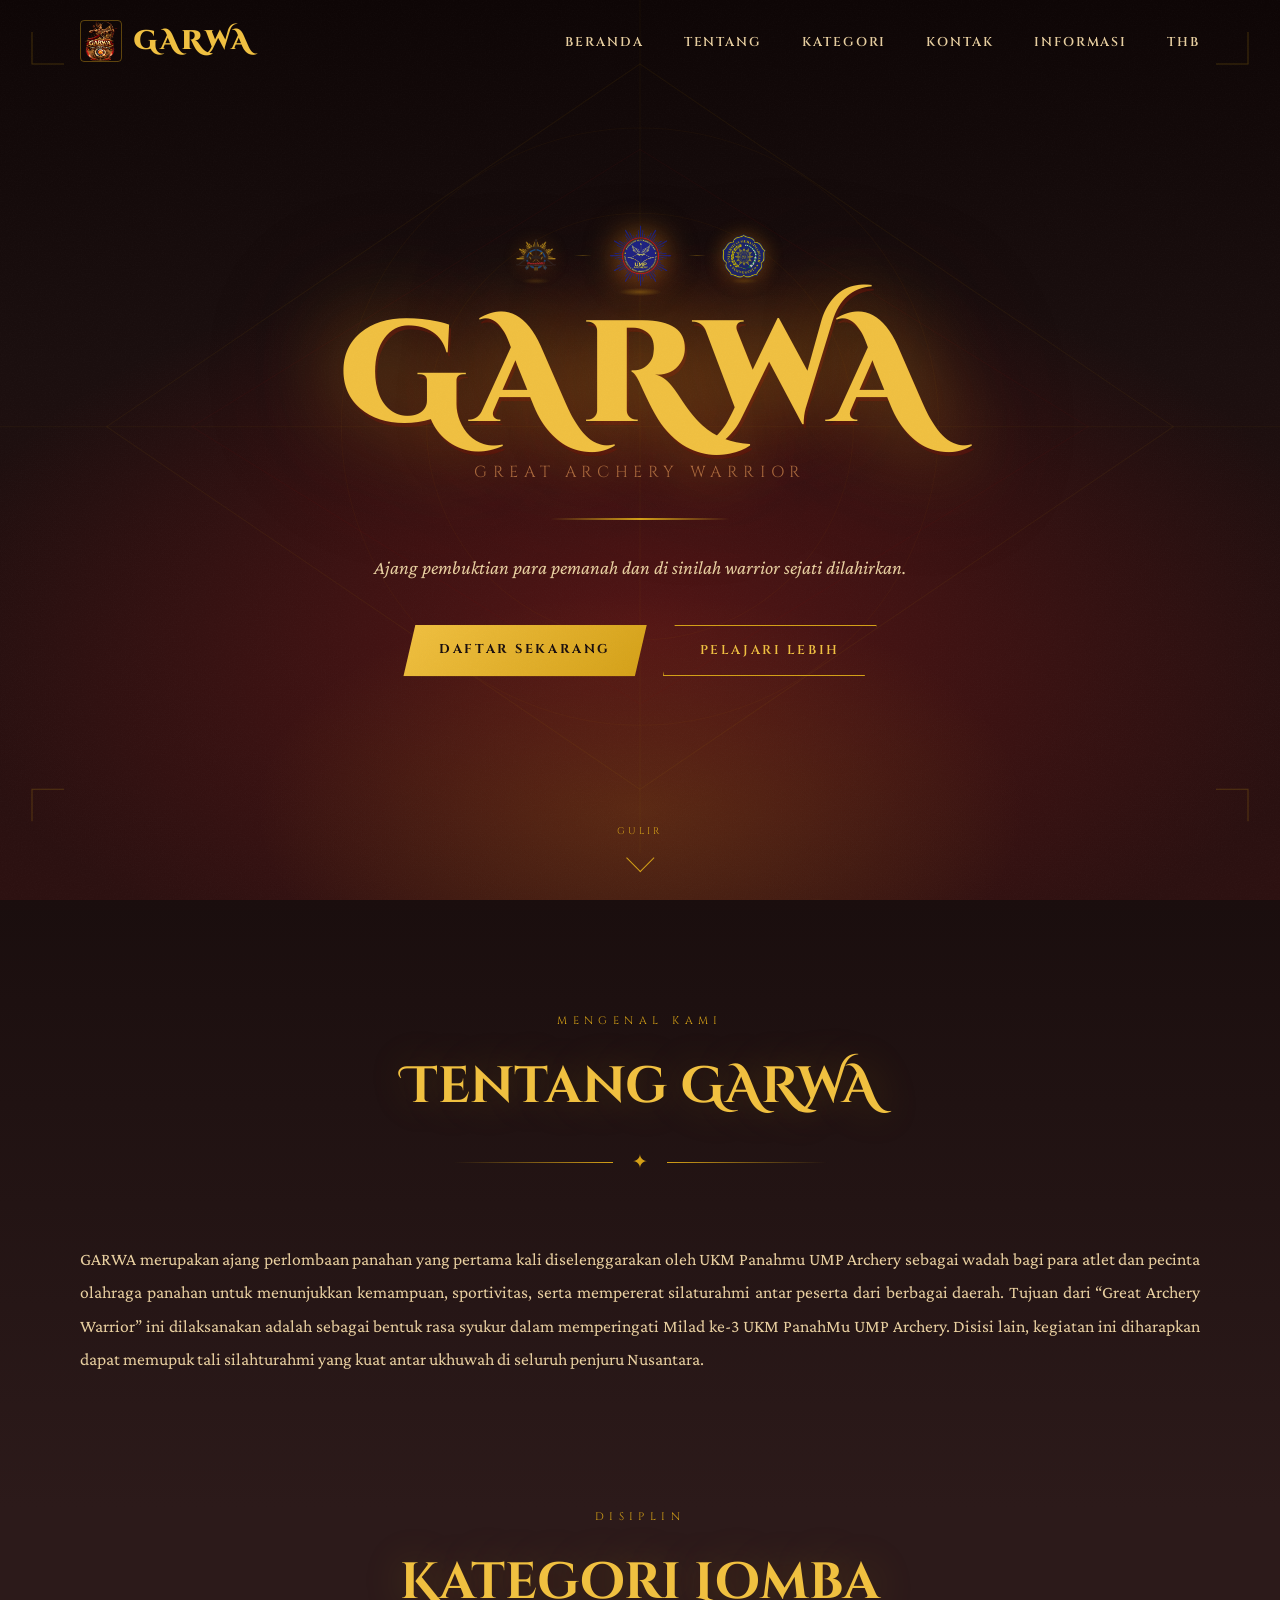
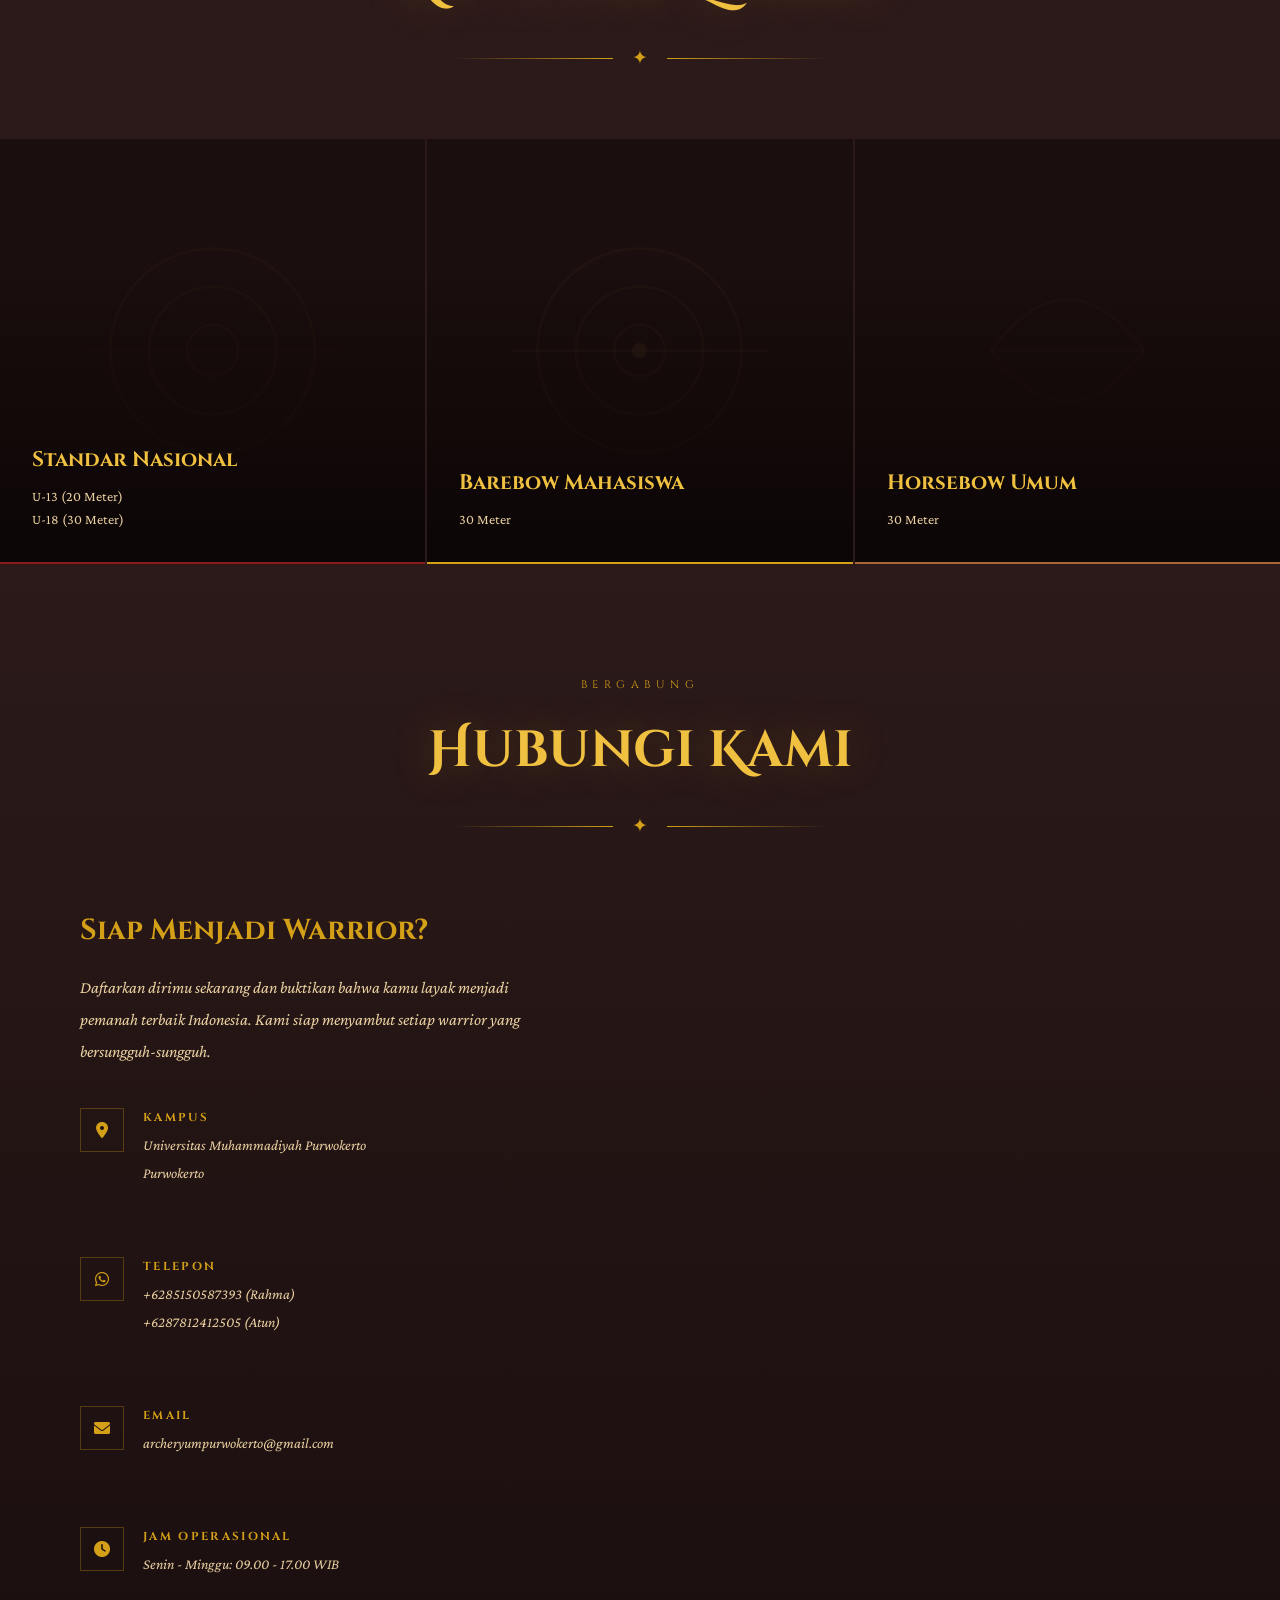
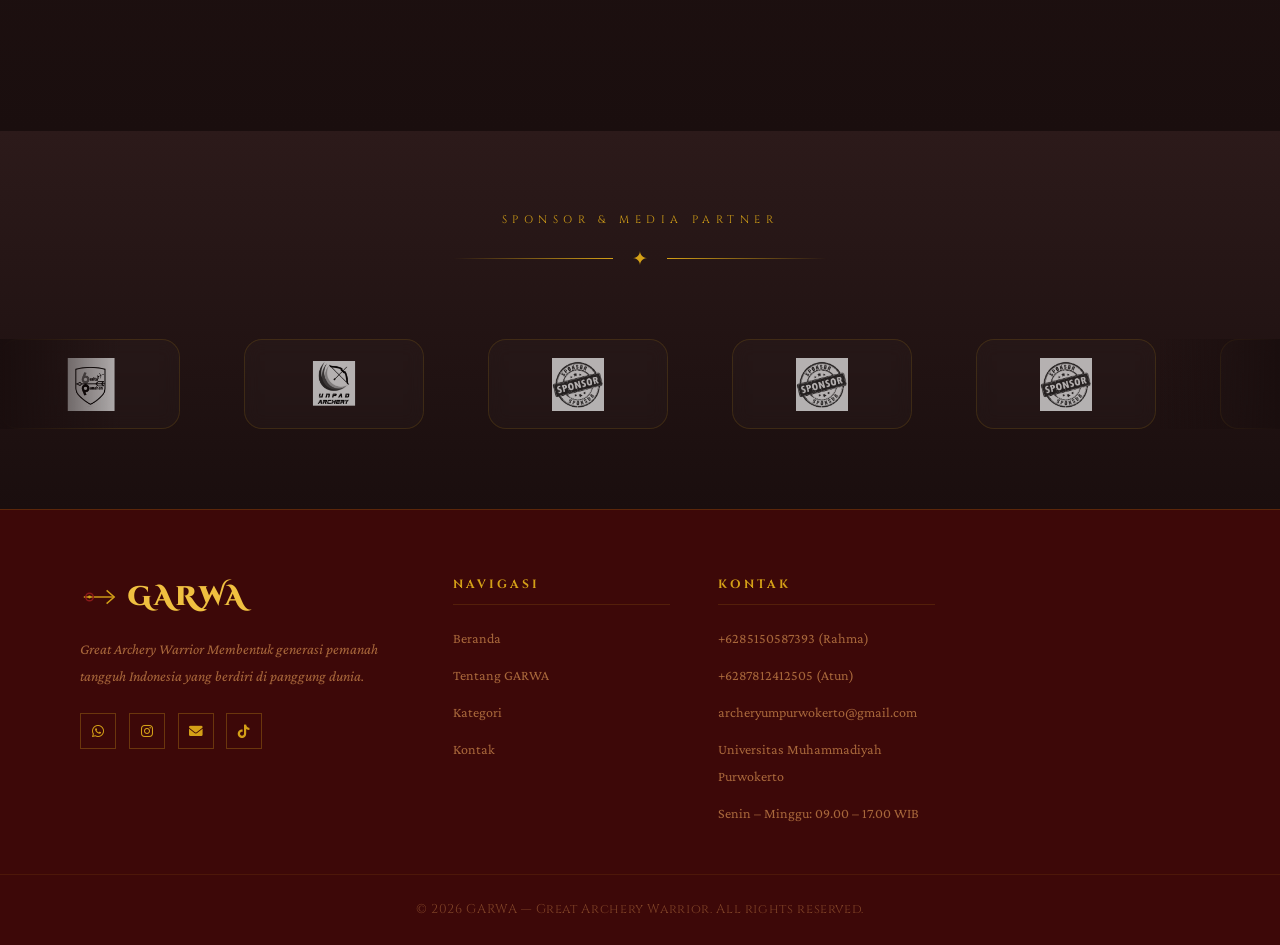
==== index.html @ 02bbd5aa "update new1 update sponsor dan nomor hp" ====
<!doctype html>
<html lang="id">
  <head>
    <meta charset="UTF-8" />
    <meta name="viewport" content="width=device-width, initial-scale=1.0" />
    <title>GARWA — Great Archery Warrior</title>
    <link rel="icon" type="image/png" href="images/favicon.png">
    <link href="https://fonts.googleapis.com/css2?family=Cinzel+Decorative:wght@700;900&family=Cinzel:wght@400;600;700&family=Crimson+Pro:ital,wght@0,300;0,400;0,600;1,300;1,400&display=swap" rel="stylesheet" />
    <link href="https://cdnjs.cloudflare.com/ajax/libs/font-awesome/6.0.0/css/all.min.css" rel="stylesheet" />
    <link rel="stylesheet" href="garwa.css" />
    <style>
      /* ── HERO LOGOS FLOATING (3 logos, compact) ── */
      .hero-logos {
        display: flex;
        align-items: center;
        justify-content: center;
        gap: 1rem;
        margin: 0 auto 1.6rem;
        opacity: 0;
        animation: fadeUp 1s ease 0.1s forwards;
      }

      .hero-logo-item {
        position: relative;
        display: flex;
        align-items: center;
        justify-content: center;
      }

      /* Center logo */
      .hero-logo-item.center {
        animation: floatCenter 5s ease-in-out infinite;
      }
      .hero-logo-item.center img,
      .hero-logo-item.center .logo-fallback {
        width: 64px;
        height: 64px;
        filter: drop-shadow(0 0 16px rgba(212,160,23,0.6)) drop-shadow(0 4px 12px rgba(139,26,26,0.45));
      }

      /* Side logos */
      .hero-logo-item.side-left {
        animation: floatLeft 5s ease-in-out 0.6s infinite;
        opacity: 0.75;
      }
      .hero-logo-item.side-right {
        animation: floatRight 5s ease-in-out 1.2s infinite;
        opacity: 0.75;
      }
      .hero-logo-item.side-left img,
      .hero-logo-item.side-right img,
      .hero-logo-item.side-left .logo-fallback,
      .hero-logo-item.side-right .logo-fallback {
        width: 44px;
        height: 44px;
        filter: drop-shadow(0 0 10px rgba(212,160,23,0.4)) drop-shadow(0 3px 8px rgba(139,26,26,0.3));
      }

      .hero-logo-item img {
        object-fit: contain;
        display: block;
        border: none;
        background: transparent;
      }

      .logo-fallback {
        display: flex;
        align-items: center;
        justify-content: center;
        font-family: "Cinzel", serif;
        font-size: 0.4rem;
        letter-spacing: 0.12em;
        color: rgba(212,160,23,0.5);
        background: rgba(212,160,23,0.06);
        border-radius: 50%;
      }

      /* Glow beneath center */
      .hero-logo-item.center::after {
        content: "";
        position: absolute;
        bottom: -8px;
        left: 50%;
        transform: translateX(-50%);
        width: 44px;
        height: 8px;
        background: radial-gradient(ellipse, rgba(212,160,23,0.35) 0%, transparent 70%);
        pointer-events: none;
      }

      /* Glow beneath sides */
      .hero-logo-item.side-left::after,
      .hero-logo-item.side-right::after {
        content: "";
        position: absolute;
        bottom: -6px;
        left: 50%;
        transform: translateX(-50%);
        width: 28px;
        height: 6px;
        background: radial-gradient(ellipse, rgba(212,160,23,0.22) 0%, transparent 70%);
        pointer-events: none;
      }

      /* Connector */
      .logo-connector {
        width: 18px;
        height: 1px;
        background: linear-gradient(90deg, transparent, rgba(212,160,23,0.3), transparent);
        flex-shrink: 0;
        align-self: center;
      }

      @keyframes floatCenter {
        0%, 100% { transform: translateY(0px); }
        50%       { transform: translateY(-10px); }
      }
      @keyframes floatLeft {
        0%, 100% { transform: translateY(0px) rotate(-3deg); }
        50%       { transform: translateY(-7px) rotate(-3deg); }
      }
      @keyframes floatRight {
        0%, 100% { transform: translateY(0px) rotate(3deg); }
        50%       { transform: translateY(-7px) rotate(3deg); }
      }

      /* ── GENERAL POLISH ── */
      .hero-content { max-width: 780px; }
      .about-visual .about-frame { border-color: rgba(212,160,23,0.2); }
      .cat-content p { line-height: 1.6; font-size: 0.88rem; }
      .contact-items { gap: 1.8rem; }
      .nav-inner { transition: padding 0.3s ease; }
      .navbar.scrolled .nav-inner { padding-top: 0.7rem; padding-bottom: 0.7rem; }
      .footer-brand .logo { gap: 10px; }
      .stat-item { transition: background 0.3s; }
      .stat-item:hover { background: rgba(212,160,23,0.1); }
      .hero-desc { max-width: 540px; }
    </style>
  </head>
  <body>

    <!-- ── NAVBAR ── -->
    <nav class="navbar" id="navbar">
      <div class="nav-inner">
        <a href="#home" class="logo">
          <div class="logo-img-wrap">
            <img src="images/garwa.png" alt="Logo GARWA" class="logo-img" id="logoImg"
              onerror="this.style.display='none';document.getElementById('logoPlaceholder').style.display='flex';" />
            <div class="logo-placeholder" id="logoPlaceholder" style="display:none"><span>LOGO</span></div>
          </div>
          GARWA
        </a>

        <ul class="nav-links" id="navLinks">
          <li><a href="#home"       onclick="closeNav()">Beranda</a></li>
          <li><a href="#about"      onclick="closeNav()">Tentang</a></li>
          <li><a href="#categories" onclick="closeNav()">Kategori</a></li>
          <li><a href="#contact"    onclick="closeNav()">Kontak</a></li>
          <li><a href="informasi.html" onclick="closeNav()">Informasi</a></li>
          <li><a href="thb.html"    onclick="closeNav()">THB</a></li>
        </ul>

        <div class="nav-overlay" id="navOverlay" onclick="closeNav()"></div>

        <div class="hamburger" id="hamburger" onclick="toggleNav()">
          <span></span><span></span><span></span>
        </div>
      </div>
    </nav>

    <!-- ── HERO ── -->
    <section id="home" class="hero">
      <div class="hero-bg"></div>
      <div class="embers" id="embers"></div>
      <svg class="hero-geo" viewBox="0 0 1200 800" preserveAspectRatio="xMidYMid slice" xmlns="http://www.w3.org/2000/svg">
        <line x1="0" y1="400" x2="1200" y2="400" stroke="rgba(212,160,23,0.05)" stroke-width="1"/>
        <line x1="600" y1="0" x2="600" y2="800" stroke="rgba(212,160,23,0.05)" stroke-width="1"/>
        <polygon points="600,60 1100,400 600,740 100,400" fill="none" stroke="rgba(212,160,23,0.06)" stroke-width="1"/>
        <polygon points="600,140 1020,400 600,660 180,400" fill="none" stroke="rgba(139,26,26,0.08)" stroke-width="1"/>
        <circle cx="600" cy="400" r="280" fill="none" stroke="rgba(212,160,23,0.04)" stroke-width="1"/>
        <circle cx="600" cy="400" r="200" fill="none" stroke="rgba(212,160,23,0.04)" stroke-width="1"/>
        <g stroke="rgba(212,160,23,0.25)" stroke-width="1" fill="none">
          <polyline points="30,30 30,60 60,60"/>
          <polyline points="1170,30 1170,60 1140,60"/>
          <polyline points="30,770 30,740 60,740"/>
          <polyline points="1170,770 1170,740 1140,740"/>
        </g>
      </svg>

      <div class="hero-content">

        <!-- 3 Floating Logos — no box, no border -->
        <div class="hero-logos">
          <!-- Left logo -->
          <div class="hero-logo-item side-left">
            <img src="images/panahmu.png" alt="GARWA"
              onerror="this.style.display='none';this.nextElementSibling.style.display='flex';" />
            <div class="logo-fallback" style="display:none;width:68px;height:68px;"><span>panahmu</span></div>
          </div>

          <div class="logo-connector"></div>

          <!-- Center logo — main -->
          <div class="hero-logo-item center">
            <img src="images/archery.png" alt="GARWA"
              onerror="this.style.display='none';this.nextElementSibling.style.display='flex';" />
            <div class="logo-fallback" style="display:none;width:110px;height:110px;"><span>archery</span></div>
          </div>

          <div class="logo-connector"></div>

          <!-- Right logo -->
          <div class="hero-logo-item side-right">
            <img src="images/ump.png" alt="GARWA"
              onerror="this.style.display='none';this.nextElementSibling.style.display='flex';" />
            <div class="logo-fallback" style="display:none;width:68px;height:68px;"><span>ump</span></div>
          </div>
        </div>

        <h1 class="hero-title">GARWA</h1>
        <p class="hero-tagline">Great Archery Warrior</p>
        <div class="hero-divider"></div>
        <p class="hero-desc">Ajang pembuktian para pemanah dan di sinilah warrior sejati dilahirkan.</p>
        <div class="hero-cta">
          <a href="https://bit.ly/PendaftaranPesertaGARWA2026" 
             class="btn-primary" target="_blank" rel="noopener noreferrer">DAFTAR SEKARANG</a>
          <a href="#about" class="btn-secondary">Pelajari Lebih</a>
        </div>
      </div>

      <div class="scroll-indicator">
        <span>Gulir</span>
        <div class="scroll-arrow"></div>
      </div>
    </section>

<!-- ── ABOUT ── -->
<section id="about" class="about-section">
  <div class="section-inner">
    <span class="section-tag reveal">Mengenal Kami</span>
    <h2 class="section-title reveal">Tentang GARWA</h2>
    <div class="title-rule reveal">
      <span class="rule-ornament">✦</span>
    </div>

    <div class="about-text reveal">
      <p>
        GARWA merupakan ajang perlombaan panahan yang pertama kali
        diselenggarakan oleh UKM Panahmu UMP Archery sebagai wadah bagi
        para atlet dan pecinta olahraga panahan untuk menunjukkan
        kemampuan, sportivitas, serta mempererat silaturahmi antar peserta
        dari berbagai daerah.
        Tujuan dari “Great Archery Warrior” ini dilaksanakan adalah sebagai bentuk rasa
        syukur dalam memperingati Milad ke-3 UKM PanahMu UMP Archery. Disisi lain,
        kegiatan ini diharapkan dapat memupuk tali silahturahmi yang kuat antar ukhuwah di
        seluruh penjuru Nusantara.       
      </p>
    </div>
  </div>
</section>

    <!-- ── CATEGORIES ── -->
    <section id="categories" class="categories-section">
        <span class="section-tag reveal">Disiplin</span>
        <h2 class="section-title reveal">Kategori Lomba</h2>
        <div class="title-rule reveal"><span class="rule-ornament">✦</span></div>
      </div>
      <div class="cat-grid">
        <div class="cat-card reveal" >
          <div class="cat-card-bg">
            <svg viewBox="0 0 100 100" fill="none">
              <circle cx="50" cy="50" r="40" stroke="rgba(212,160,23,0.4)" stroke-width="1"/>
              <circle cx="50" cy="50" r="25" stroke="rgba(212,160,23,0.4)" stroke-width="1"/>
              <circle cx="50" cy="50" r="10" stroke="rgba(212,160,23,0.4)" stroke-width="1"/>
              <line x1="0" y1="50" x2="100" y2="50" stroke="rgba(139,26,26,0.5)" stroke-width="1"/>
            </svg>
          </div>

          <div class="cat-overlay"></div>
          <div class="cat-content"><h3>Standar Nasional</h3><p>U-13 (20 Meter)</p><p>U-18 (30 Meter)</p></div>
        </div>
        <div class="cat-card reveal">
          <div class="cat-card-bg">
            <svg viewBox="0 0 100 100" fill="none">
              <circle cx="50" cy="50" r="40" stroke="rgba(240,192,64,0.4)" stroke-width="1"/>
              <circle cx="50" cy="50" r="25" stroke="rgba(240,192,64,0.4)" stroke-width="1"/>
              <circle cx="50" cy="50" r="10" stroke="rgba(240,192,64,0.4)" stroke-width="1"/>
              <line x1="0" y1="50" x2="100" y2="50" stroke="rgba(240,192,64,0.5)" stroke-width="1"/>
              <circle cx="50" cy="50" r="3" fill="rgba(240,192,64,0.8)"/>
            </svg>
          </div>

          <div class="cat-overlay"></div>
          <div class="cat-content"><h3>Barebow Mahasiswa</h3><p>30 Meter</p></div>
        </div>
        <div class="cat-card reveal">
          <div class="cat-card-bg">
            <svg viewBox="0 0 100 100" fill="none">
              <path d="M 20 50 Q 50 10 80 50 Q 50 90 20 50 Z" stroke="rgba(168,103,59,0.5)" stroke-width="1" fill="none"/>
              <line x1="20" y1="50" x2="80" y2="50" stroke="rgba(168,103,59,0.5)" stroke-width="1"/>
            </svg>
          </div>

          <div class="cat-overlay"></div>
          <div class="cat-content"><h3>Horsebow Umum</h3><p>30 Meter</p></div>
        </div>
    </section>

    <!-- ── CONTACT ── -->
    <section id="contact" class="contact-section">
      <div class="section-inner">
        <span class="section-tag reveal">Bergabung</span>
        <h2 class="section-title reveal">Hubungi Kami</h2>
        <div class="title-rule reveal"><span class="rule-ornament">✦</span></div>
        <div class="contact-grid">
          <div class="contact-lead reveal">
            <h3>Siap Menjadi Warrior?</h3>
            <p>Daftarkan dirimu sekarang dan buktikan bahwa kamu layak menjadi pemanah terbaik Indonesia. Kami siap menyambut setiap warrior yang bersungguh-sungguh.</p>
            <div class="contact-items">
              <div class="contact-item">
                <div class="contact-icon"><i class="fas fa-map-marker-alt"></i></div>
                <div><h4>Kampus</h4><p>Universitas Muhammadiyah Purwokerto<br/>Purwokerto</p></div>
              </div>
              <div class="contact-item">
                <div class="contact-icon"><i class="fab fa-whatsapp"></i></div>
                <div><h4>Telepon</h4><p><a href="tel:+6285150587393">+6285150587393 (Rahma)</a><br/><a href="tel:+6287812412505">+6287812412505 (Atun)</a></p></div>
              </div>
              <div class="contact-item">
                <div class="contact-icon"><i class="fas fa-envelope"></i></div>
                <div><h4>Email</h4><p><a href="mailto:archeryumpurwokerto@gmail.com">archeryumpurwokerto@gmail.com</a></p></div>
              </div>
              <div class="contact-item">
                <div class="contact-icon"><i class="fas fa-clock"></i></div>
                <div><h4>Jam Operasional</h4><p>Senin - Minggu: 09.00 - 17.00 WIB</p></div>
              </div>
            </div>
          </div>
        </div>
      </div>
    </section>

    <!-- ── SPONSORS ── -->
<section class="sponsor-section">
  <div class="sponsor-top">
    <span class="section-tag reveal">Sponsor & Media Partner</span>
    <div class="title-rule reveal">
      <span class="rule-ornament">✦</span>
    </div>
  </div>

  <div class="sponsor-marquee">
    <div class="sponsor-track">

      <!-- ITEM -->
      <div class="sponsor-item">
        <img src="images/beritapanahan.png" alt="Sponsor">
      </div>

      <div class="sponsor-item">
        <img src="images/unpad.png" alt="Sponsor">
      </div>

      <div class="sponsor-item">
        <img src="images/sponsor.jpg" alt="Sponsor">
      </div>

      <div class="sponsor-item">
        <img src="images/sponsor.jpg" alt="Sponsor">
      </div>

      <div class="sponsor-item">
        <img src="images/sponsor.jpg" alt="Sponsor">
      </div>

      <!-- DUPLIKAT UNTUK LOOP -->
      <div class="sponsor-item">
        <img src="images/sponsor.jpg" alt="Sponsor">
      </div>

      <div class="sponsor-item">
        <img src="images/sponsor.jpg" alt="Sponsor">
      </div>

      <div class="sponsor-item">
        <img src="images/sponsor.jpg" alt="Sponsor">
      </div>

      <div class="sponsor-item">
        <img src="images/sponsor.jpg" alt="Sponsor">
      </div>

    </div>
  </div>
</section>

    <!-- ── FOOTER ── -->
    <footer class="footer">
      <div class="footer-main">
        <div class="footer-brand">
          <a href="#home" class="logo" style="margin-bottom:1rem;display:inline-flex">
            <svg class="logo-icon" viewBox="0 0 40 40" fill="none">
              <line x1="4" y1="20" x2="36" y2="20" stroke="#D4A017" stroke-width="1.5"/>
              <polyline points="28,13 36,20 28,27" fill="none" stroke="#D4A017" stroke-width="1.5"/>
              <circle cx="10" cy="20" r="4" stroke="#8B1A1A" stroke-width="1.5" fill="none"/>
              <circle cx="10" cy="20" r="1.5" fill="#D4A017"/>
            </svg>
            GARWA
          </a>
          <p>Great Archery Warrior Membentuk generasi pemanah tangguh Indonesia yang berdiri di panggung dunia.</p>
          <div class="social-links">
            <a href="https://wa.me/+6285150587393" class="social-link" target="_blank"><i class="fab fa-whatsapp"></i></a>
            <a href="https://www.instagram.com/garwa_ump?igsh=MTllemI4eTBpeGRxcg==" class="social-link" target="_blank"><i class="fab fa-instagram"></i></a>
            <a href="mailto:archeryumpurwokerto@gmail.com" class="social-link"><i class="fas fa-envelope"></i></a>
            <a href="https://www.tiktok.com/@archery.ump?_r=1&_t=ZS-96Oq8tBC5lk" class="social-link" target="_blank"><i class="fab fa-tiktok"></i></a>
          </div>
        </div>
        <div class="footer-col">
          <h4>Navigasi</h4>
          <ul>
            <li><a href="#home">Beranda</a></li>
            <li><a href="#about">Tentang GARWA</a></li>
            <li><a href="#categories">Kategori</a></li>
            <li><a href="#contact">Kontak</a></li>
          </ul>
        </div>
        <div class="footer-col">
          <h4>Kontak</h4>
          <ul>
            <li><a href="tel:+6285150587393">+6285150587393 (Rahma)</a></li>
            <li><a href="tel:+6287812412505">+6287812412505 (Atun)</a></li>
            <li><a href="mailto:archeryumpurwokerto@gmail.com">archeryumpurwokerto@gmail.com</a></li>
            <li><a href="#">Universitas Muhammadiyah Purwokerto</a></li>
            <li><a href="#">Senin – Minggu: 09.00 – 17.00 WIB</a></li>
          </ul>
        </div>
      </div>
      <div class="footer-bottom">&copy; 2026 GARWA — Great Archery Warrior. All rights reserved.</div>
    </footer>

    <script src="garwa.js"></script>
  </body>  
</html>
---- garwa.css ----
:root {
  --crimson: #8b1a1a;
  --crimson-dark: #5a0e0e;
  --crimson-deep: #3d0808;
  --gold: #d4a017;
  --gold-light: #f0c040;
  --gold-pale: #f7e096;
  --brown: #6b3a1f;
  --brown-light: #8c5230;
  --brown-mid: #a8673b;
  --parchment: #f5e6c8;
  --parchment-dark: #e8cfa0;
  --ink: #1a0e0e;
  --ink-mid: #2c1a1a;
  --ink-soft: #3d2b2b;
}

/* ── RESET & BASE ── */
*,
*::before,
*::after {
  margin: 0;
  padding: 0;
  box-sizing: border-box;
}
html {
  scroll-behavior: smooth;
}
body {
  font-family: "Crimson Pro", Georgia, serif;
  background: var(--ink);
  color: var(--parchment);
  overflow-x: hidden;
  line-height: 1.7;
}
body::before {
  content: "";
  position: fixed;
  inset: 0;
  background-image: url("data:image/svg+xml,%3Csvg xmlns='http://www.w3.org/2000/svg' width='300' height='300'%3E%3Cfilter id='n'%3E%3CfeTurbulence type='fractalNoise' baseFrequency='0.75' numOctaves='4' stitchTiles='stitch'/%3E%3CfeColorMatrix type='saturate' values='0'/%3E%3C/filter%3E%3Crect width='300' height='300' filter='url(%23n)' opacity='0.04'/%3E%3C/svg%3E");
  pointer-events: none;
  z-index: 9999;
  opacity: 0.6;
}

/* ── KEYFRAMES ── */
@keyframes fadeUp {
  from { opacity: 0; transform: translateY(30px); }
  to   { opacity: 1; transform: translateY(0); }
}
@keyframes fadeIn {
  from { opacity: 0; }
  to   { opacity: 1; }
}
@keyframes rise {
  0%   { transform: translateY(100vh) translateX(0) scale(1); opacity: 0; }
  10%  { opacity: 0.8; }
  80%  { opacity: 0.4; }
  100% { transform: translateY(-10vh) translateX(60px) scale(0.3); opacity: 0; }
}
@keyframes bounce {
  0%, 100% { transform: rotate(45deg) translateY(0); }
  50%       { transform: rotate(45deg) translateY(8px); }
}
@keyframes floatIcon {
  0%, 100% { transform: translateY(0); }
  50%       { transform: translateY(-8px); }
}
@keyframes thbFade {
  to { opacity: 1; transform: translateY(0); }
}
@keyframes thbBox {
  to { opacity: 1; transform: scale(1) translateY(0); }
}

/* ── NAVBAR ── */
.navbar {
  position: fixed;
  width: 100%;
  top: 0;
  z-index: 1000;
  transition: all 0.4s ease;
}
.navbar.scrolled {
  background: rgba(20, 8, 8, 0.97);
  box-shadow: 0 4px 30px rgba(0, 0, 0, 0.6);
  backdrop-filter: blur(12px);
}
.nav-inner {
  max-width: 1200px;
  margin: 0 auto;
  padding: 1.1rem 2.5rem;
  display: flex;
  justify-content: space-between;
  align-items: center;
}
.logo {
  font-family: "Cinzel Decorative", serif;
  font-size: 1.7rem;
  font-weight: 900;
  color: var(--gold-light);
  text-decoration: none;
  letter-spacing: 0.08em;
  display: flex;
  align-items: center;
  gap: 12px;
}
.logo-icon {
  width: 38px;
  height: 38px;
}
.logo-img-wrap {
  width: 42px;
  height: 42px;
  border: 1px solid rgba(212, 160, 23, 0.4);
  border-radius: 4px;
  overflow: hidden;
  flex-shrink: 0;
}
.logo-img {
  width: 100%;
  height: 100%;
  object-fit: cover;
  display: block;
}
.logo-placeholder {
  width: 100%;
  height: 100%;
  background: rgba(212, 160, 23, 0.08);
  display: flex;
  align-items: center;
  justify-content: center;
  font-family: "Cinzel", serif;
  font-size: 0.48rem;
  letter-spacing: 0.15em;
  color: rgba(212, 160, 23, 0.5);
  border: 1px dashed rgba(212, 160, 23, 0.3);
}
.nav-links {
  list-style: none;
  display: flex;
  gap: 2.5rem;
}
.nav-links a {
  font-family: "Cinzel", serif;
  font-size: 0.8rem;
  font-weight: 600;
  letter-spacing: 0.15em;
  text-transform: uppercase;
  color: var(--parchment-dark);
  text-decoration: none;
  position: relative;
  transition: color 0.3s;
}
.nav-links a::after {
  content: "";
  position: absolute;
  bottom: -4px;
  left: 0;
  right: 0;
  height: 1px;
  background: var(--gold-light);
  transform: scaleX(0);
  transform-origin: left;
  transition: transform 0.3s ease;
}
.nav-links a:hover { color: var(--gold-light); }
.nav-links a:hover::after { transform: scaleX(1); }

.hamburger {
  display: none;
  flex-direction: column;
  gap: 5px;
  cursor: pointer;
  padding: 4px;
  z-index: 10001;
  position: relative;
}
.hamburger span {
  display: block;
  width: 26px;
  height: 2px;
  background: var(--gold-light);
  transition: 0.3s;
}

.nav-overlay {
  display: none;
  position: fixed;
  inset: 0;
  background: rgba(0, 0, 0, 0.5);
  z-index: 9998;
}
.nav-overlay.open { display: block; }

/* ── NAVBAR BACK BUTTON ── */
.nav-back {
  width: 42px;
  height: 42px;
  display: flex;
  align-items: center;
  justify-content: center;
  border: 1px solid rgba(212, 160, 23, 0.3);
  color: var(--gold-light);
  text-decoration: none;
  transition: all 0.3s ease;
  background: rgba(212, 160, 23, 0.05);
  flex-shrink: 0;
}
.nav-back:hover {
  background: rgba(212, 160, 23, 0.15);
  border-color: var(--gold);
  transform: translateX(-4px);
  color: var(--gold);
}

/* ── HERO ── */
.hero {
  min-height: 100vh;
  position: relative;
  display: flex;
  align-items: center;
  justify-content: center;
  text-align: center;
  overflow: hidden;
}
.hero-bg {
  position: absolute;
  inset: 0;
  background:
    radial-gradient(ellipse 80% 60% at 50% 70%, rgba(139,26,26,0.45) 0%, transparent 70%),
    radial-gradient(ellipse 50% 40% at 50% 90%, rgba(212,160,23,0.2) 0%, transparent 60%),
    linear-gradient(180deg, #0d0505 0%, #1a0e0e 40%, #2c1010 100%);
  z-index: 0;
}
.embers {
  position: absolute;
  inset: 0;
  z-index: 1;
  pointer-events: none;
}
.ember {
  position: absolute;
  border-radius: 50%;
  animation: rise linear infinite;
}
.hero-geo {
  position: absolute;
  inset: 0;
  z-index: 1;
  pointer-events: none;
}
.hero-content {
  position: relative;
  z-index: 2;
  padding: 2rem;
}
.hero-title {
  font-family: "Cinzel Decorative", serif;
  font-size: clamp(4rem, 12vw, 9rem);
  font-weight: 900;
  line-height: 0.9;
  letter-spacing: 0.04em;
  color: var(--gold-light);
  text-shadow:
    0 0 80px rgba(212,160,23,0.5),
    0 0 140px rgba(139,26,26,0.4),
    2px 4px 0 rgba(90,14,14,0.6);
  opacity: 0;
  animation: fadeUp 1.2s ease 0.5s forwards;
}
.hero-tagline {
  font-family: "Cinzel", serif;
  font-size: clamp(0.7rem, 2vw, 1rem);
  letter-spacing: 0.35em;
  text-transform: uppercase;
  color: var(--brown-mid);
  margin-top: 1rem;
  opacity: 0;
  animation: fadeUp 1s ease 0.8s forwards;
}
.hero-divider {
  width: 180px;
  height: 2px;
  margin: 2rem auto;
  background: linear-gradient(90deg, transparent, var(--gold), transparent);
  opacity: 0;
  animation: fadeIn 1s ease 1s forwards;
}
.hero-desc {
  font-size: 1.2rem;
  font-style: italic;
  color: var(--parchment-dark);
  max-width: 600px;
  margin: 0 auto 2.5rem;
  opacity: 0;
  animation: fadeUp 1s ease 1.1s forwards;
}
.hero-cta {
  display: inline-flex;
  gap: 1rem;
  flex-wrap: wrap;
  justify-content: center;
  opacity: 0;
  animation: fadeUp 1s ease 1.3s forwards;
}

/* ── BUTTONS ── */
.btn-primary {
  font-family: "Cinzel", serif;
  font-size: 0.8rem;
  font-weight: 700;
  letter-spacing: 0.2em;
  text-transform: uppercase;
  text-decoration: none;
  color: var(--ink);
  background: linear-gradient(135deg, var(--gold-light), var(--gold));
  padding: 14px 36px;
  clip-path: polygon(12px 0%, 100% 0%, calc(100% - 12px) 100%, 0% 100%);
  transition: all 0.3s ease;
  box-shadow: 0 8px 30px rgba(212,160,23,0.35);
}
.btn-primary:hover {
  transform: translateY(-3px);
  box-shadow: 0 14px 40px rgba(212,160,23,0.5);
  background: linear-gradient(135deg, #ffd740, var(--gold-light));
}
.btn-secondary {
  font-family: "Cinzel", serif;
  font-size: 0.8rem;
  font-weight: 600;
  letter-spacing: 0.2em;
  text-transform: uppercase;
  text-decoration: none;
  color: var(--gold-light);
  border: 1px solid var(--gold);
  padding: 14px 36px;
  clip-path: polygon(12px 0%, 100% 0%, calc(100% - 12px) 100%, 0% 100%);
  transition: all 0.3s ease;
}
.btn-secondary:hover {
  background: rgba(212, 160, 23, 0.12);
  transform: translateY(-3px);
}

/* Scroll indicator */
.scroll-indicator {
  position: absolute;
  bottom: 2rem;
  left: 50%;
  transform: translateX(-50%);
  z-index: 2;
  display: flex;
  flex-direction: column;
  align-items: center;
  gap: 8px;
  opacity: 0;
  animation: fadeIn 1s ease 2s forwards;
}
.scroll-indicator span {
  font-family: "Cinzel", serif;
  font-size: 0.6rem;
  letter-spacing: 0.3em;
  color: var(--gold);
  text-transform: uppercase;
}
.scroll-arrow {
  width: 20px;
  height: 20px;
  border-right: 1px solid var(--gold);
  border-bottom: 1px solid var(--gold);
  transform: rotate(45deg);
  animation: bounce 2s infinite;
}

/* ── SECTION COMMON ── */
section {
  position: relative;
}
.section-inner {
  max-width: 1200px;
  margin: 0 auto;
  padding: 7rem 2.5rem;
}
.section-tag {
  font-family: "Cinzel", serif;
  font-size: 0.68rem;
  letter-spacing: 0.5em;
  text-transform: uppercase;
  color: var(--gold);
  display: block;
  text-align: center;
  margin-bottom: 0.8rem;
  opacity: 0;
  transform: translateY(40px);
  animation: fadeUp 1s ease forwards;
}
.section-title {
  font-family: "Cinzel Decorative", serif;
  font-size: clamp(2rem, 5vw, 3.2rem);
  font-weight: 700;
  text-align: center;
  color: var(--gold-light);
  margin-bottom: 1rem;
  text-shadow: 0 0 40px rgba(212,160,23,0.25);
  opacity: 0;
  transform: translateY(40px);
  animation: fadeUp 1s ease 0.2s forwards;
}
.title-rule {
  display: flex;
  align-items: center;
  justify-content: center;
  gap: 1.2rem;
  margin-bottom: 4rem;
  opacity: 0;
  transform: translateY(40px);
  animation: fadeUp 1s ease 0.4s forwards;
}
.title-rule::before,
.title-rule::after {
  content: "";
  flex: 1;
  max-width: 160px;
  height: 1px;
}
.title-rule::before { background: linear-gradient(90deg, transparent, var(--gold)); }
.title-rule::after  { background: linear-gradient(90deg, var(--gold), transparent); }
.rule-ornament {
  color: var(--gold);
  font-size: 1.2rem;
}

/* ── REVEAL ── */
.reveal {
  opacity: 0;
  transform: translateY(40px);
  transition: opacity 0.7s ease, transform 0.7s ease;
}
.reveal.visible {
  opacity: 1;
  transform: translateY(0);
}

/* ── ABOUT ── */
.about-section {
  background: linear-gradient(180deg, var(--ink) 0%, var(--ink-mid) 100%);
}
.about-grid {
  display: grid;
  grid-template-columns: 1fr 1fr;
  gap: 6rem;
  align-items: center;
}

.stat-bar {
  display: flex;
  margin-top: 2rem;
}
.stat-item {
  flex: 1;
  padding: 1.2rem;
  background: rgba(212,160,23,0.05);
  border: 1px solid rgba(212,160,23,0.12);
  text-align: center;
  transition: background 0.3s;
}
.stat-item:not(:last-child) { border-right: none; }
.stat-item:hover { background: rgba(212,160,23,0.1); }
.stat-num {
  font-family: "Cinzel Decorative", serif;
  font-size: 2rem;
  color: var(--gold-light);
  display: block;
}
.stat-label {
  font-size: 0.75rem;
  font-family: "Cinzel", serif;
  letter-spacing: 0.15em;
  color: var(--brown-mid);
  text-transform: uppercase;
}
.about-text h3 {
  font-family: "Cinzel", serif;
  font-size: 1.8rem;
  color: var(--gold);
  margin-bottom: 1.2rem;
  font-weight: 700;
}
.about-text p {
    text-align: justify;
    line-height: 1.9;
  font-size: 1.1rem;
  color: var(--parchment-dark);
  margin-bottom: 1.2rem;
  line-height: 1.9;
}

/* ── CATEGORIES ── */
.categories-section {
  background: var(--ink-mid);
}
.cat-grid {
  display: grid;
  grid-template-columns: repeat(3, 1fr);
  gap: 2px;
}
.cat-card {
  position: relative;
  overflow: hidden;
  aspect-ratio: 1;
  display: flex;
  align-items: flex-end;
  padding: 2rem;
  background: var(--ink);
  transition: all 0.4s;
}
.cat-card:nth-child(1) { border-bottom: 2px solid var(--crimson); }
.cat-card:nth-child(2) { border-bottom: 2px solid var(--gold); }
.cat-card:nth-child(3) { border-bottom: 2px solid var(--brown-mid); }
.cat-card:nth-child(4) {border-bottom: 2px solid var(--gold);}
.cat-card-bg {
  position: absolute;
  inset: 0;
  display: flex;
  align-items: center;
  justify-content: center;
  opacity: 0.08;
  transition: opacity 0.4s, transform 0.6s;
}
.cat-card-bg svg { width: 60%; }
.cat-card:hover .cat-card-bg {
  opacity: 0.15;
  transform: scale(1.1);
}
.cat-overlay {
  position: absolute;
  inset: 0;
  background: linear-gradient(180deg, transparent 30%, rgba(10,4,4,0.9) 100%);
}
.cat-content {
  position: relative;
  z-index: 2;
}
.cat-content h3 {
  font-family: "Cinzel", serif;
  font-size: 1.3rem;
  font-weight: 700;
  color: var(--gold-light);
  margin-bottom: 0.4rem;
}
.cat-content p {
  font-size: 0.88rem;
  color: var(--parchment-dark);
  line-height: 1.6;
}

/* ── CONTACT ── */
.contact-section {
  background: linear-gradient(180deg, var(--ink-mid) 0%, var(--ink) 100%);
}
.contact-grid {
  display: grid;
  grid-template-columns: 1fr 1.2fr;
  gap: 5rem;
  align-items: start;
}
.contact-lead h3 {
  font-family: "Cinzel", serif;
  font-size: 1.8rem;
  color: var(--gold);
  margin-bottom: 1rem;
  font-weight: 700;
}
.contact-lead p {
  font-size: 1.05rem;
  font-style: italic;
  color: var(--parchment-dark);
  margin-bottom: 2.5rem;
  line-height: 1.9;
}
.contact-items {
  display: flex;
  flex-direction: column;
  gap: 1.8rem;
}
.contact-item {
  display: flex;
  gap: 1.2rem;
  align-items: flex-start;
}
.contact-icon {
  width: 44px;
  height: 44px;
  border: 1px solid rgba(212,160,23,0.3);
  display: flex;
  align-items: center;
  justify-content: center;
  color: var(--gold);
  flex-shrink: 0;
}
.contact-item h4 {
  font-family: "Cinzel", serif;
  font-size: 0.72rem;
  letter-spacing: 0.2em;
  text-transform: uppercase;
  color: var(--gold);
  margin-bottom: 0.3rem;
}
.contact-item p {
  font-size: 0.92rem;
  color: var(--parchment-dark);
}
.contact-item a {
  text-decoration: none;
  color: inherit;
}

/* ── FOOTER ── */
.footer {
  background: var(--crimson-deep);
  border-top: 1px solid rgba(212,160,23,0.2);
}
.footer-main {
  max-width: 1200px;
  margin: 0 auto;
  padding: 4rem 2.5rem 3rem;
  display: grid;
  grid-template-columns: 1.5fr 1fr 1fr 1fr;
  gap: 3rem;
}
.footer-brand p {
  font-size: 0.92rem;
  font-style: italic;
  color: var(--brown-mid);
  line-height: 1.8;
  margin-bottom: 1.5rem;
}
.social-links {
  display: flex;
  gap: 0.8rem;
}
.social-link {
  width: 36px;
  height: 36px;
  border: 1px solid rgba(212,160,23,0.3);
  display: flex;
  align-items: center;
  justify-content: center;
  color: var(--gold);
  font-size: 0.85rem;
  text-decoration: none;
  transition: all 0.3s;
}
.social-link:hover {
  background: rgba(212,160,23,0.15);
  border-color: var(--gold);
}
.footer-col h4 {
  font-family: "Cinzel", serif;
  font-size: 0.75rem;
  letter-spacing: 0.25em;
  text-transform: uppercase;
  color: var(--gold);
  margin-bottom: 1.2rem;
  padding-bottom: 0.6rem;
  border-bottom: 1px solid rgba(212,160,23,0.15);
}
.footer-col ul {
  list-style: none;
  display: flex;
  flex-direction: column;
  gap: 0.6rem;
}
.footer-col ul li a {
  font-size: 0.88rem;
  color: var(--brown-mid);
  text-decoration: none;
  transition: color 0.3s;
}
.footer-col ul li a:hover { color: var(--gold-light); }
.footer-bottom {
border-top: 1px solid rgba(212,160,23,0.1);
  text-align: center;
  padding: 1.5rem 1rem;

  font-size: 0.8rem;
  font-family: "Cinzel", serif;
  letter-spacing: 0.05em;

  color: rgba(168,103,59,0.6);

  white-space: nowrap;
  overflow: hidden;
  text-overflow: ellipsis;
}

/* ── SPONSOR SECTION ── */

.sponsor-section{
  position: relative;
  padding: 5rem 0;
  background:
    linear-gradient(
      180deg,
      var(--ink-mid) 0%,
      var(--ink) 100%
    );
  overflow: hidden;
}

.sponsor-top{
  text-align: center;
  margin-bottom: 3rem;
}

.sponsor-marquee{
  width: 100%;
  overflow: hidden;
  position: relative;
}

.sponsor-track{
  display: flex;
  align-items: center;
  gap: 4rem;
  width: max-content;
  animation: sponsorScroll 28s linear infinite;
}

.sponsor-item{
  width: 180px;
  height: 90px;

  display: flex;
  align-items: center;
  justify-content: center;

  background: rgba(255,255,255,0.02);
  border: 1px solid rgba(212,160,23,0.15);

  border-radius: 18px;

  backdrop-filter: blur(8px);

  transition:
    transform 0.35s ease,
    border-color 0.35s ease,
    background 0.35s ease;
}

.sponsor-item:hover{
  transform: translateY(-6px);
  border-color: rgba(212,160,23,0.4);
  background: rgba(212,160,23,0.05);
}

.sponsor-item img{
  max-width: 70%;
  max-height: 60%;
  object-fit: contain;

  filter:
    grayscale(100%)
    brightness(0.9);

  opacity: 0.75;

  transition:
    filter 0.35s ease,
    opacity 0.35s ease,
    transform 0.35s ease;
}

.sponsor-item:hover img{
  filter: grayscale(0%);
  opacity: 1;
  transform: scale(1.05);
}

@keyframes sponsorScroll{
  from{
    transform: translateX(0);
  }

  to{
    transform: translateX(-50%);
  }
}

/* fade kiri kanan */

.sponsor-marquee::before,
.sponsor-marquee::after{
  content: "";
  position: absolute;
  top: 0;
  width: 120px;
  height: 100%;
  z-index: 3;
  pointer-events: none;
}

.sponsor-marquee::before{
  left: 0;
  background: linear-gradient(
    90deg,
    var(--ink) 0%,
    transparent 100%
  );
}

.sponsor-marquee::after{
  right: 0;
  background: linear-gradient(
    270deg,
    var(--ink) 0%,
    transparent 100%
  );
}

/* RESPONSIVE */

@media (max-width: 768px){

  .sponsor-track{
    gap: 2rem;
    animation-duration: 20s;
  }

  .sponsor-item{
    width: 140px;
    height: 75px;
  }

}

/* ── THB PAGE ── */
.thb-page {
  min-height: 100vh;
  padding-top: 100px;
  position: relative;
  overflow: hidden;
  background: linear-gradient(180deg, var(--ink) 0%, var(--ink-mid) 60%, var(--crimson-deep) 100%);
}
.thb-bg-logo {
  position: absolute;
  inset: 0;
  display: flex;
  align-items: center;
  justify-content: center;
  pointer-events: none;
  z-index: 0;
}
.thb-bg-logo img {
  width: min(70vw, 600px);
  height: min(70vw, 600px);
  object-fit: contain;
  opacity: 0.04;
  filter: grayscale(100%) brightness(3);
  user-select: none;
}
.thb-bg-logo svg {
  width: min(70vw, 600px);
  height: min(70vw, 600px);
  opacity: 0.04;
}
.thb-bg-glow {
  position: absolute;
  inset: 0;
  background:
    radial-gradient(ellipse 70% 50% at 50% 50%, rgba(139,26,26,0.25) 0%, transparent 70%),
    radial-gradient(ellipse 40% 30% at 50% 80%, rgba(212,160,23,0.1) 0%, transparent 60%);
  pointer-events: none;
  z-index: 0;
}
.thb-inner {
  position: relative;
  z-index: 1;
  max-width: 860px;
  margin: 0 auto;
  padding: 5rem 2rem 6rem;
}
.thb-header {
  text-align: center;
  margin-bottom: 3.5rem;
}
.thb-header .section-tag {
  opacity: 0;
  transform: translateY(30px);
  animation: fadeUp 0.8s ease 0.1s forwards;
}
.thb-header .section-title {
  opacity: 0;
  transform: translateY(30px);
  animation: fadeUp 0.8s ease 0.25s forwards;
}
.thb-header .title-rule {
  opacity: 0;
  transform: translateY(30px);
  animation: fadeUp 0.8s ease 0.4s forwards;
  margin-bottom: 0;
}
.thb-download-wrap {
  display: flex;
  flex-direction: column;
  align-items: center;
  gap: 1.2rem;
}
.thb-download-label {
  font-family: "Cinzel", serif;
  font-size: 0.72rem;
  letter-spacing: 0.35em;
  text-transform: uppercase;
  color: var(--brown-mid);
}
.thb-btn {
  font-family: "Cinzel", serif;
  font-size: 0.82rem;
  font-weight: 700;
  letter-spacing: 0.18em;
  text-transform: uppercase;
  text-decoration: none;
  color: var(--ink);
  background: linear-gradient(135deg, var(--gold-light), var(--gold));
  padding: 16px 48px;
  clip-path: polygon(14px 0%, 100% 0%, calc(100% - 14px) 100%, 0% 100%);
  display: inline-flex;
  align-items: center;
  gap: 0.8rem;
  transition: all 0.3s ease;
  box-shadow: 0 8px 30px rgba(212,160,23,0.3);
}
.thb-btn:hover {
  transform: translateY(-3px);
  box-shadow: 0 14px 40px rgba(212,160,23,0.5);
  background: linear-gradient(135deg, #FFD740, var(--gold-light));
}
.thb-btn i { font-size: 1rem; }
.thb-note {
  font-size: 0.82rem;
  font-style: italic;
  color: rgba(168,103,59,0.7);
  text-align: center;
}
.thb-note a{
  color: var(--gold-light);
  text-decoration: none;
  font-weight: 600;
  transition: all 0.3s ease;
}

.thb-note a:hover{
  color: var(--gold);
  text-shadow: 0 0 10px rgba(212,160,23,0.4);
}
.thb-box {
  opacity: 0;
  transform: scale(0.95) translateY(40px);
  animation: thbBox 1s ease 0.6s forwards;
  transition: all 0.4s ease;
}
.thb-box:hover {
  transform: translateY(-6px) scale(1.01);
  box-shadow: 0 20px 40px rgba(212,160,23,0.18);
}
.thb-box a { transition: all 0.3s ease; }
.thb-box a:hover {
  transform: scale(1.05);
  box-shadow: 0 10px 25px rgba(212,160,23,0.35);
}

/* ── RESPONSIVE ── */
@media (max-width: 900px) {
  .about-grid,
  .contact-grid {
    grid-template-columns: 1fr;
  }
  .cat-grid {
    grid-template-columns: 1fr;
  }
  .cat-card {
    aspect-ratio: unset;
    padding: 3rem 2rem;
    min-height: 200px;
  }
  .footer-main {
    grid-template-columns: 1fr 1fr;
  }
  .footer-brand {
    grid-column: 1 / -1;
  }
}

@media (max-width: 640px) {
  .hamburger { display: flex; }

  .nav-links {
    position: fixed;
    top: 0; right: 0;
    height: 100vh;
    width: 260px;
    background: rgba(10,4,4,0.98);
    flex-direction: column;
    align-items: flex-start;
    justify-content: flex-start;
    padding: 5rem 1.5rem 2rem;
    gap: 2rem;
    transform: translateX(100%);
    opacity: 0;
    transition: transform 0.4s ease, opacity 0.4s ease;
    z-index: 9999;
    box-shadow: -4px 0 20px rgba(0,0,0,0.6);
    overflow-y: auto;
  }
  .nav-links.open {
    transform: translateX(0);
    opacity: 1;
  }
  .nav-links a { font-size: 1.1rem; }

  .hero-title { font-size: clamp(3rem, 16vw, 6rem); }
  .section-inner { padding: 5rem 1.5rem; }
  .footer-main { grid-template-columns: 1fr; }
  .thb-btn { padding: 14px 32px; font-size: 0.75rem; }

    .footer-main {
    grid-template-columns: 1fr 1fr;
  }
  .footer-brand {
    grid-column: 1 / -1;
  }

  .footer-bottom{
    font-size: 0.65rem;
    letter-spacing: 0.03em;
  }
}

/* ── RESPONSIVE FOOTER ── */
@media (max-width: 768px){

  .footer-main{
    grid-template-columns: 1fr;
    gap: 2rem;
    padding: 3rem 1.5rem 2rem;
  }

  .footer-brand{
    text-align: center;
  }

  .social-links{
    justify-content: center;
  }

  .footer-col{
    text-align: center;
  }

  .footer-bottom{
    white-space: normal;
    line-height: 1.6;
    padding: 1.2rem 1rem;
  }

}
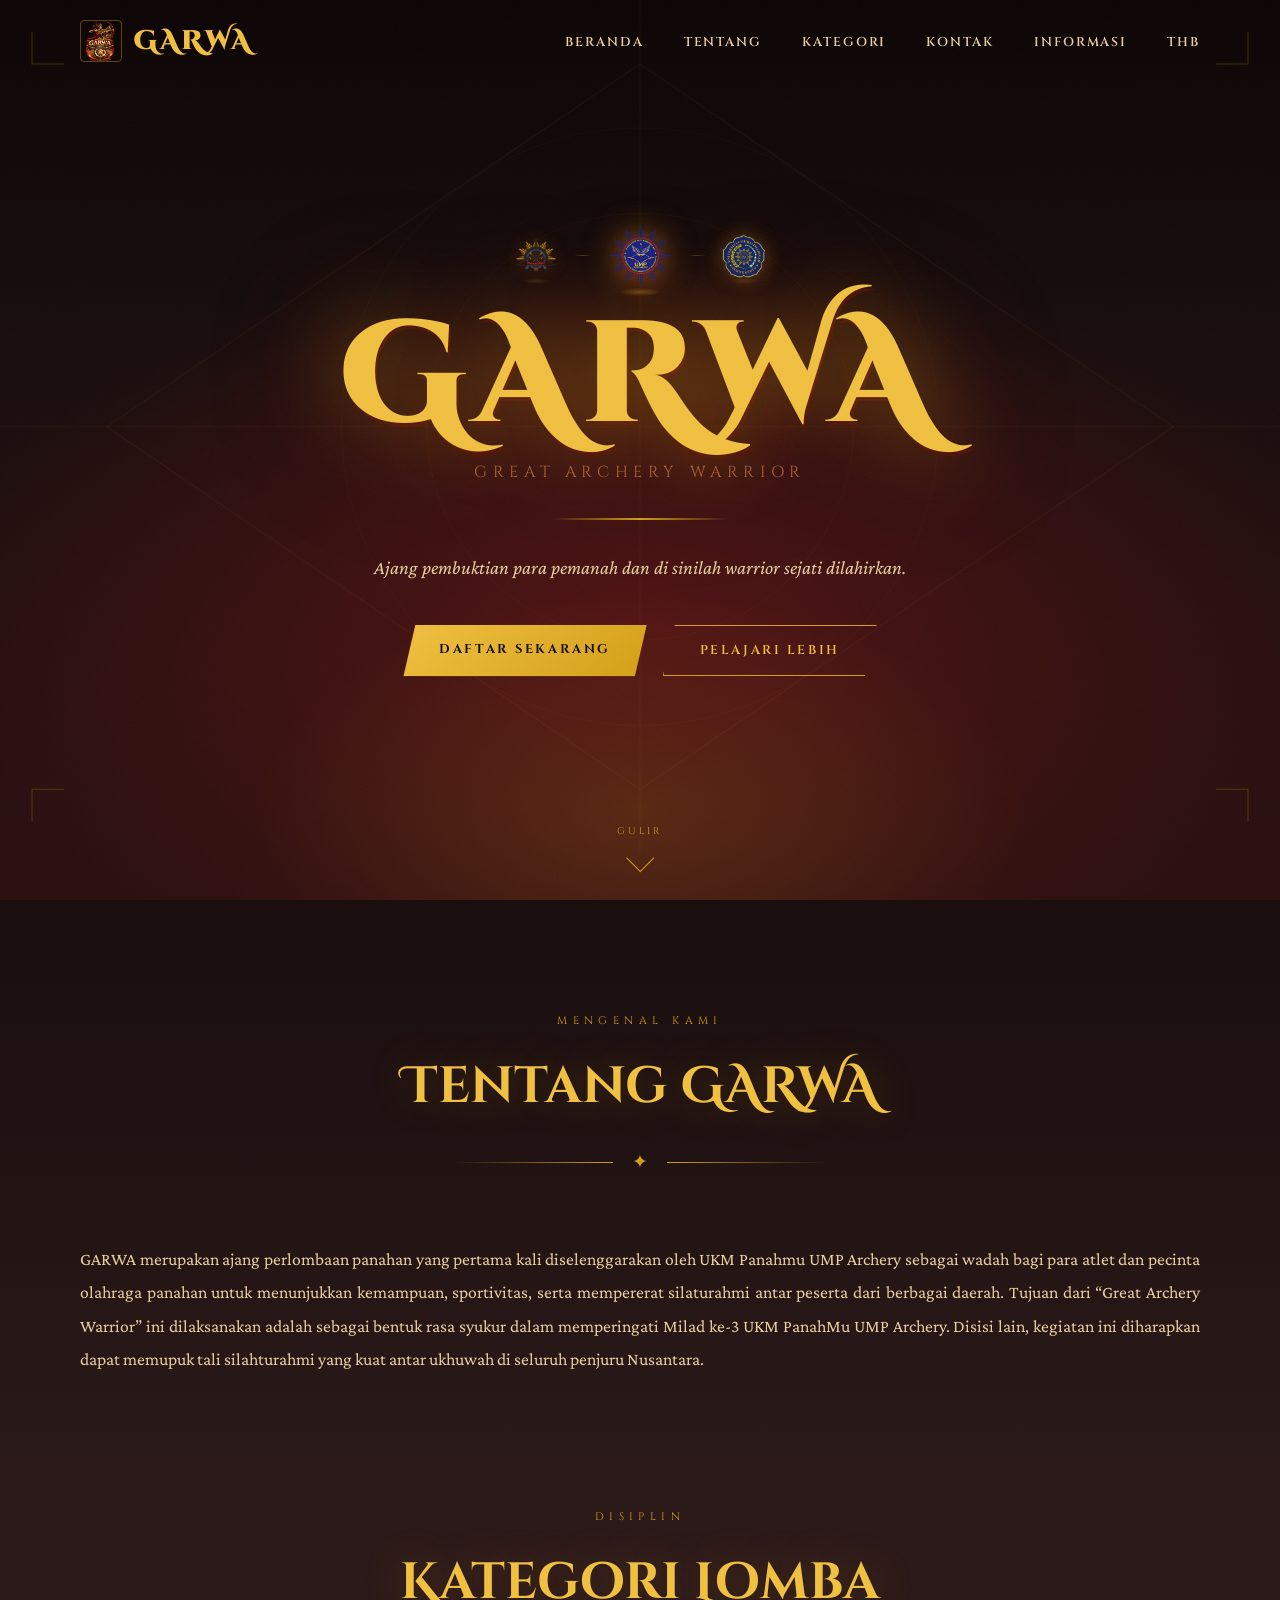
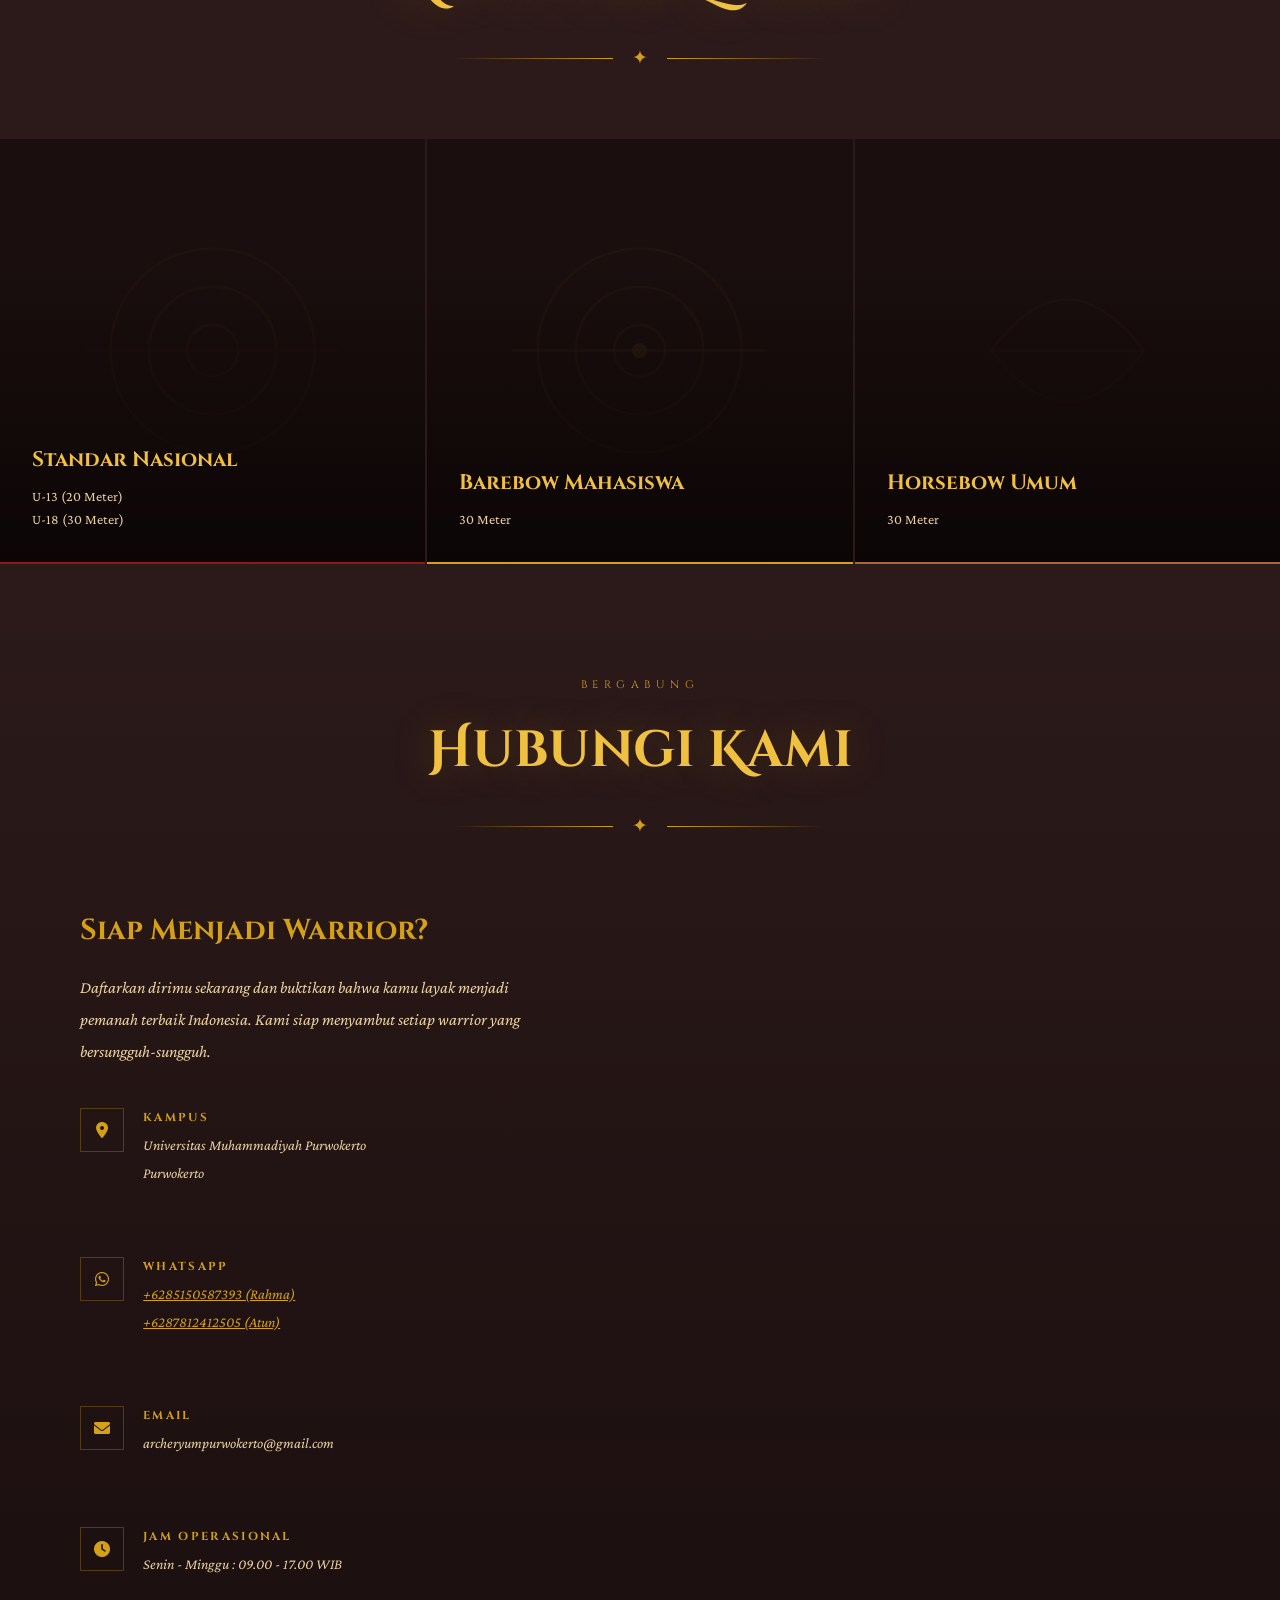
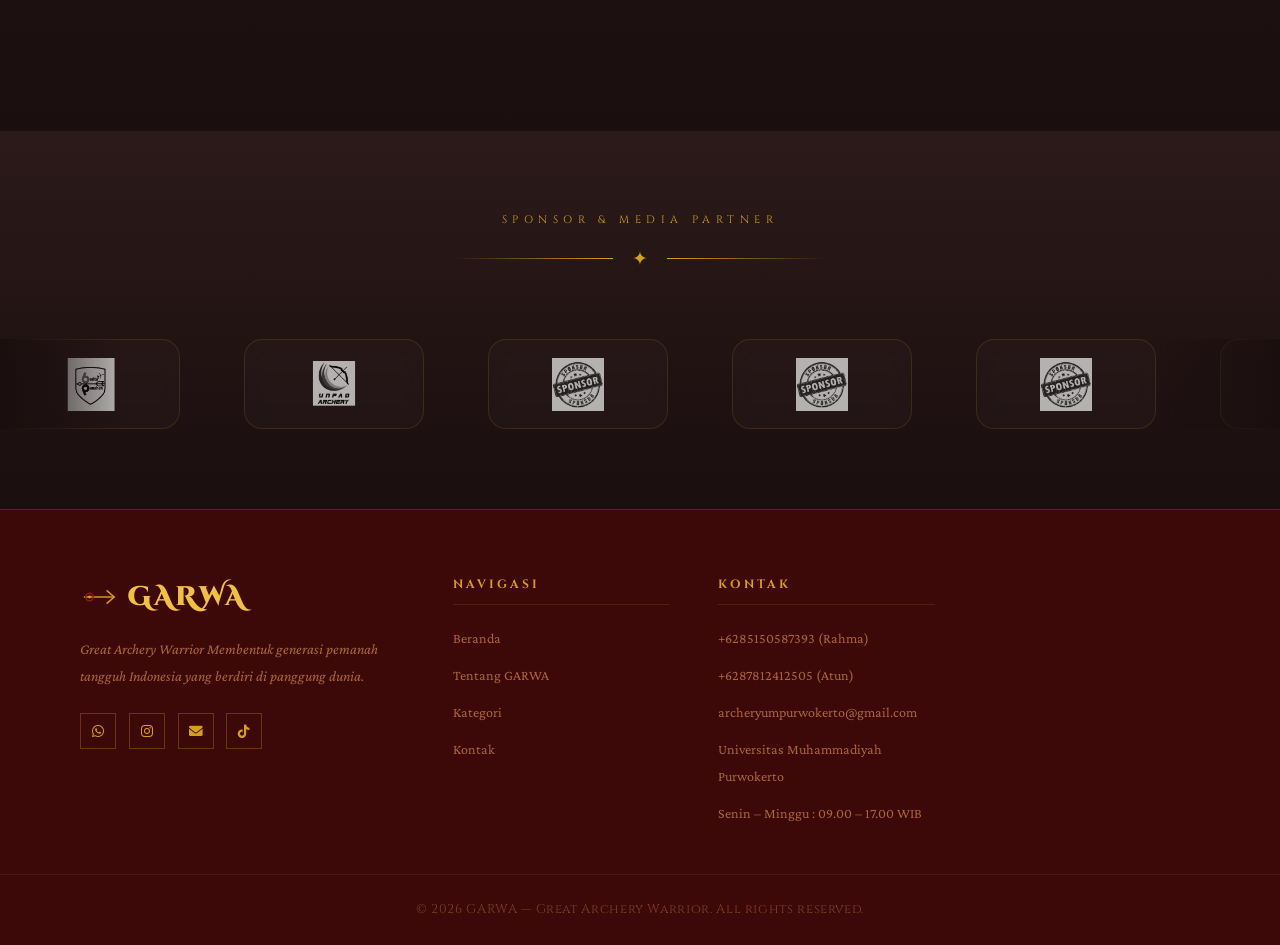
==== commit 8f0569ae: "update new3 ubah no yang terhubung ke telepon jadi terhubung ke wa" ====
--- a/index.html
+++ b/index.html
@@ -323,7 +323,7 @@
               </div>
               <div class="contact-item">
                 <div class="contact-icon"><i class="fab fa-whatsapp"></i></div>
-                <div><h4>Telepon</h4><p><a href="tel:+6285150587393">+6285150587393 (Rahma)</a><br/><a href="tel:+6287812412505">+6287812412505 (Atun)</a></p></div>
+                <div><h4>WhatsApp</h4><p><a href="https://wa.me/+6285150587393" style="color: var(--gold); text-decoration: underline;" target="_blank">+6285150587393 (Rahma)</a><br/><a href="https://wa.me/+6287812412505" style="color: var(--gold); text-decoration: underline;" target="_blank">+6287812412505 (Atun)</a></p></div>
               </div>
               <div class="contact-item">
                 <div class="contact-icon"><i class="fas fa-envelope"></i></div>
@@ -331,7 +331,7 @@
               </div>
               <div class="contact-item">
                 <div class="contact-icon"><i class="fas fa-clock"></i></div>
-                <div><h4>Jam Operasional</h4><p>Senin - Minggu: 09.00 - 17.00 WIB</p></div>
+                <div><h4>Jam Operasional</h4><p>Senin - Minggu : 09.00 - 17.00 WIB</p></div>
               </div>
             </div>
           </div>
@@ -426,11 +426,11 @@
         <div class="footer-col">
           <h4>Kontak</h4>
           <ul>
-            <li><a href="tel:+6285150587393">+6285150587393 (Rahma)</a></li>
-            <li><a href="tel:+6287812412505">+6287812412505 (Atun)</a></li>
+            <li><a href="https://wa.me/+6285150587393" target="_blank">+6285150587393 (Rahma)</a></li>
+            <li><a href="https://wa.me/+6287812412505" target="_blank">+6287812412505 (Atun)</a></li>
             <li><a href="mailto:archeryumpurwokerto@gmail.com">archeryumpurwokerto@gmail.com</a></li>
             <li><a href="#">Universitas Muhammadiyah Purwokerto</a></li>
-            <li><a href="#">Senin – Minggu: 09.00 – 17.00 WIB</a></li>
+            <li><a href="#">Senin – Minggu : 09.00 – 17.00 WIB</a></li>
           </ul>
         </div>
       </div>
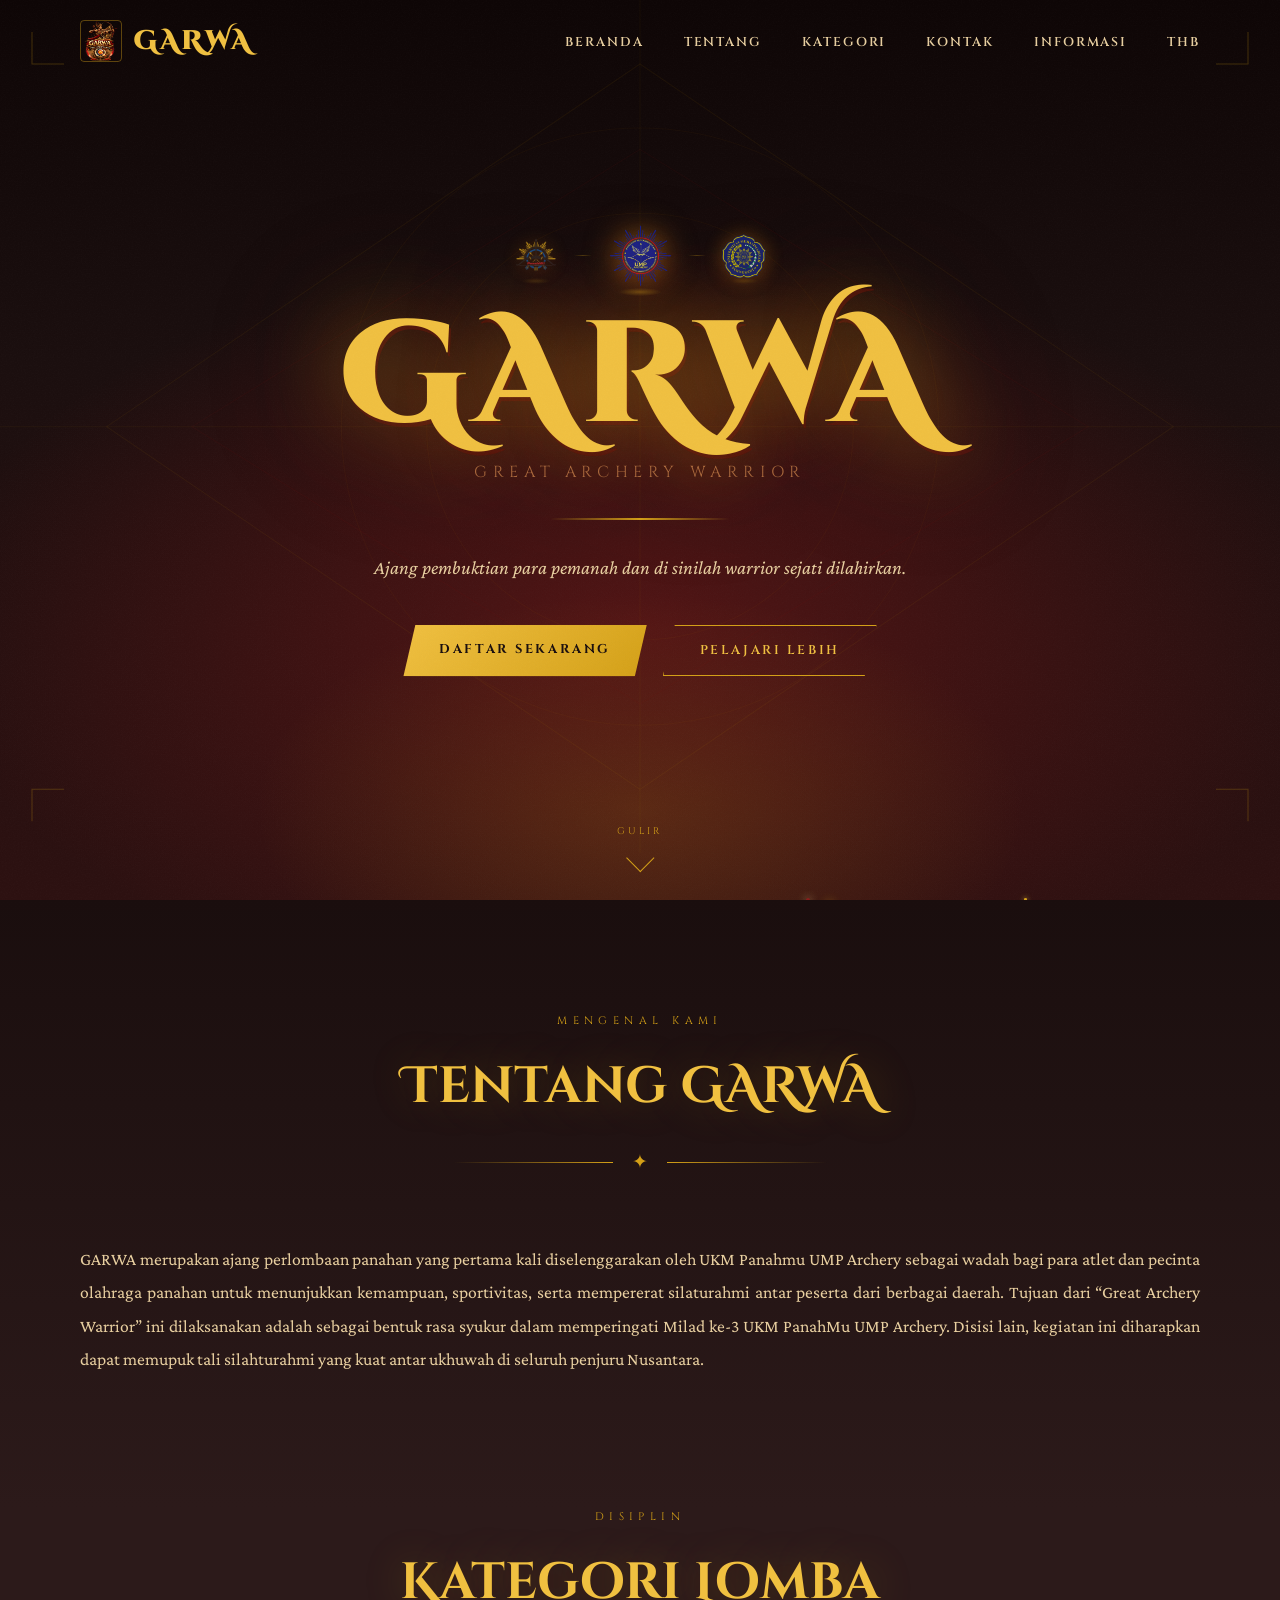
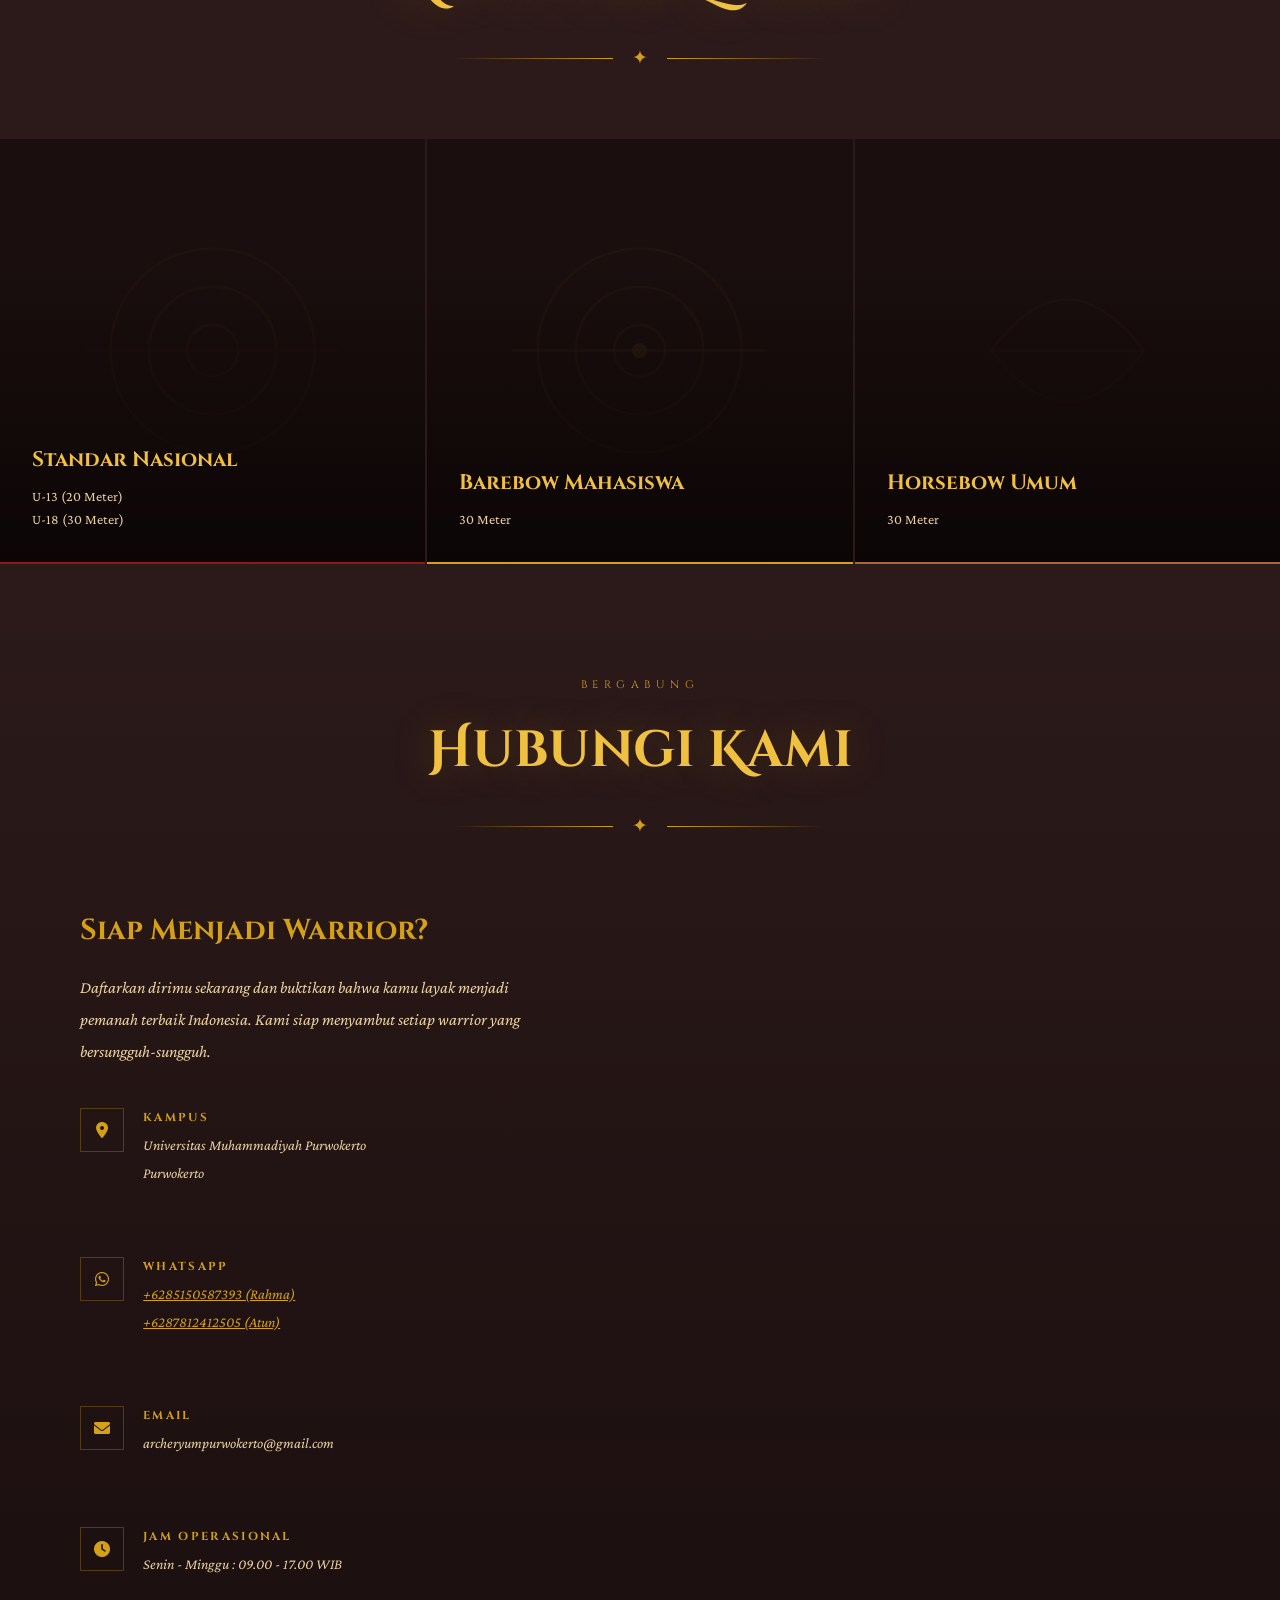
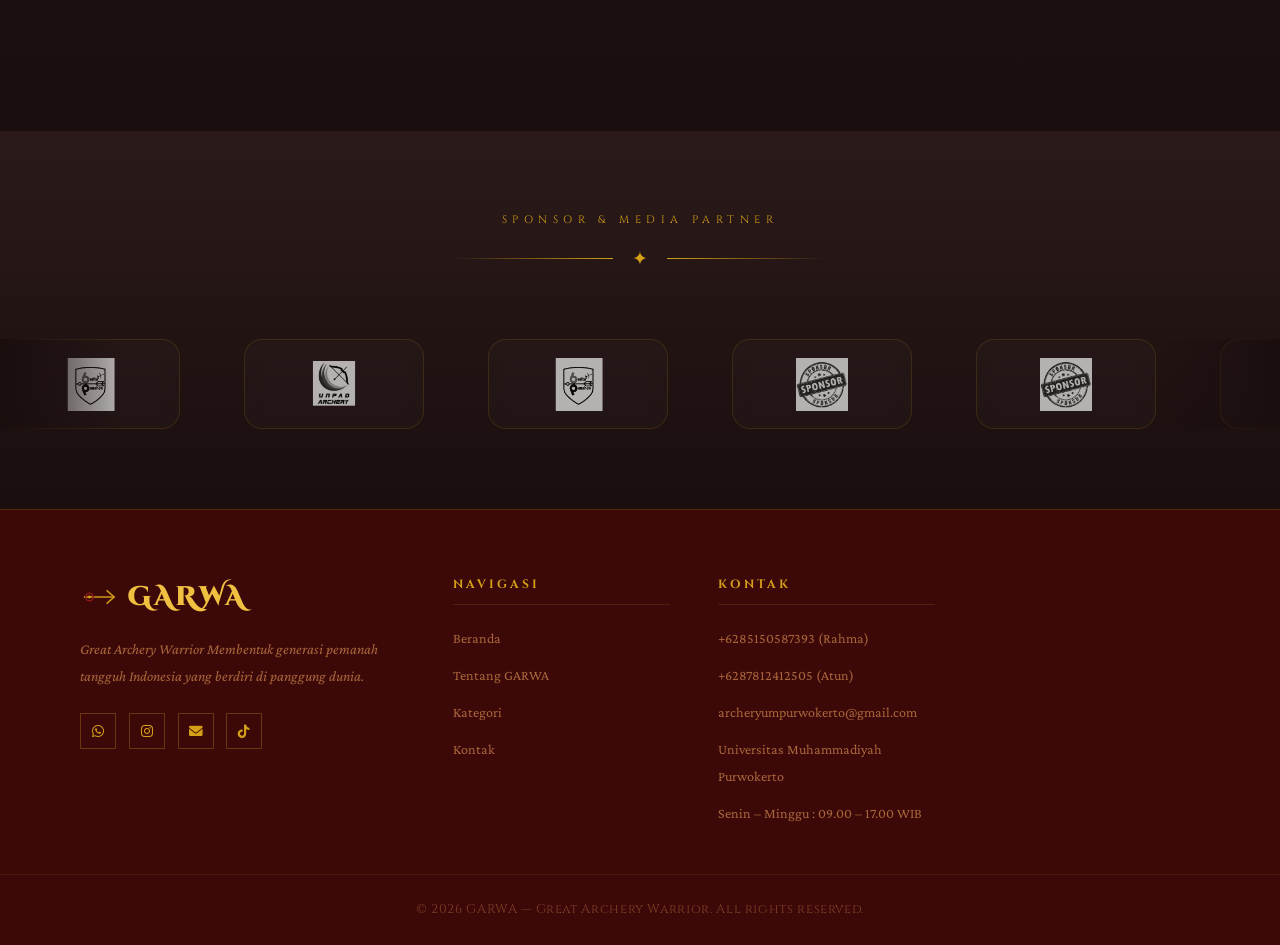
==== commit 819cee14: "update thb" ====
--- a/index.html
+++ b/index.html
@@ -361,7 +361,7 @@
       </div>
 
       <div class="sponsor-item">
-        <img src="images/sponsor.jpg" alt="Sponsor">
+        <img src="images/beritapanahan.png" alt="Sponsor">
       </div>
 
       <div class="sponsor-item">
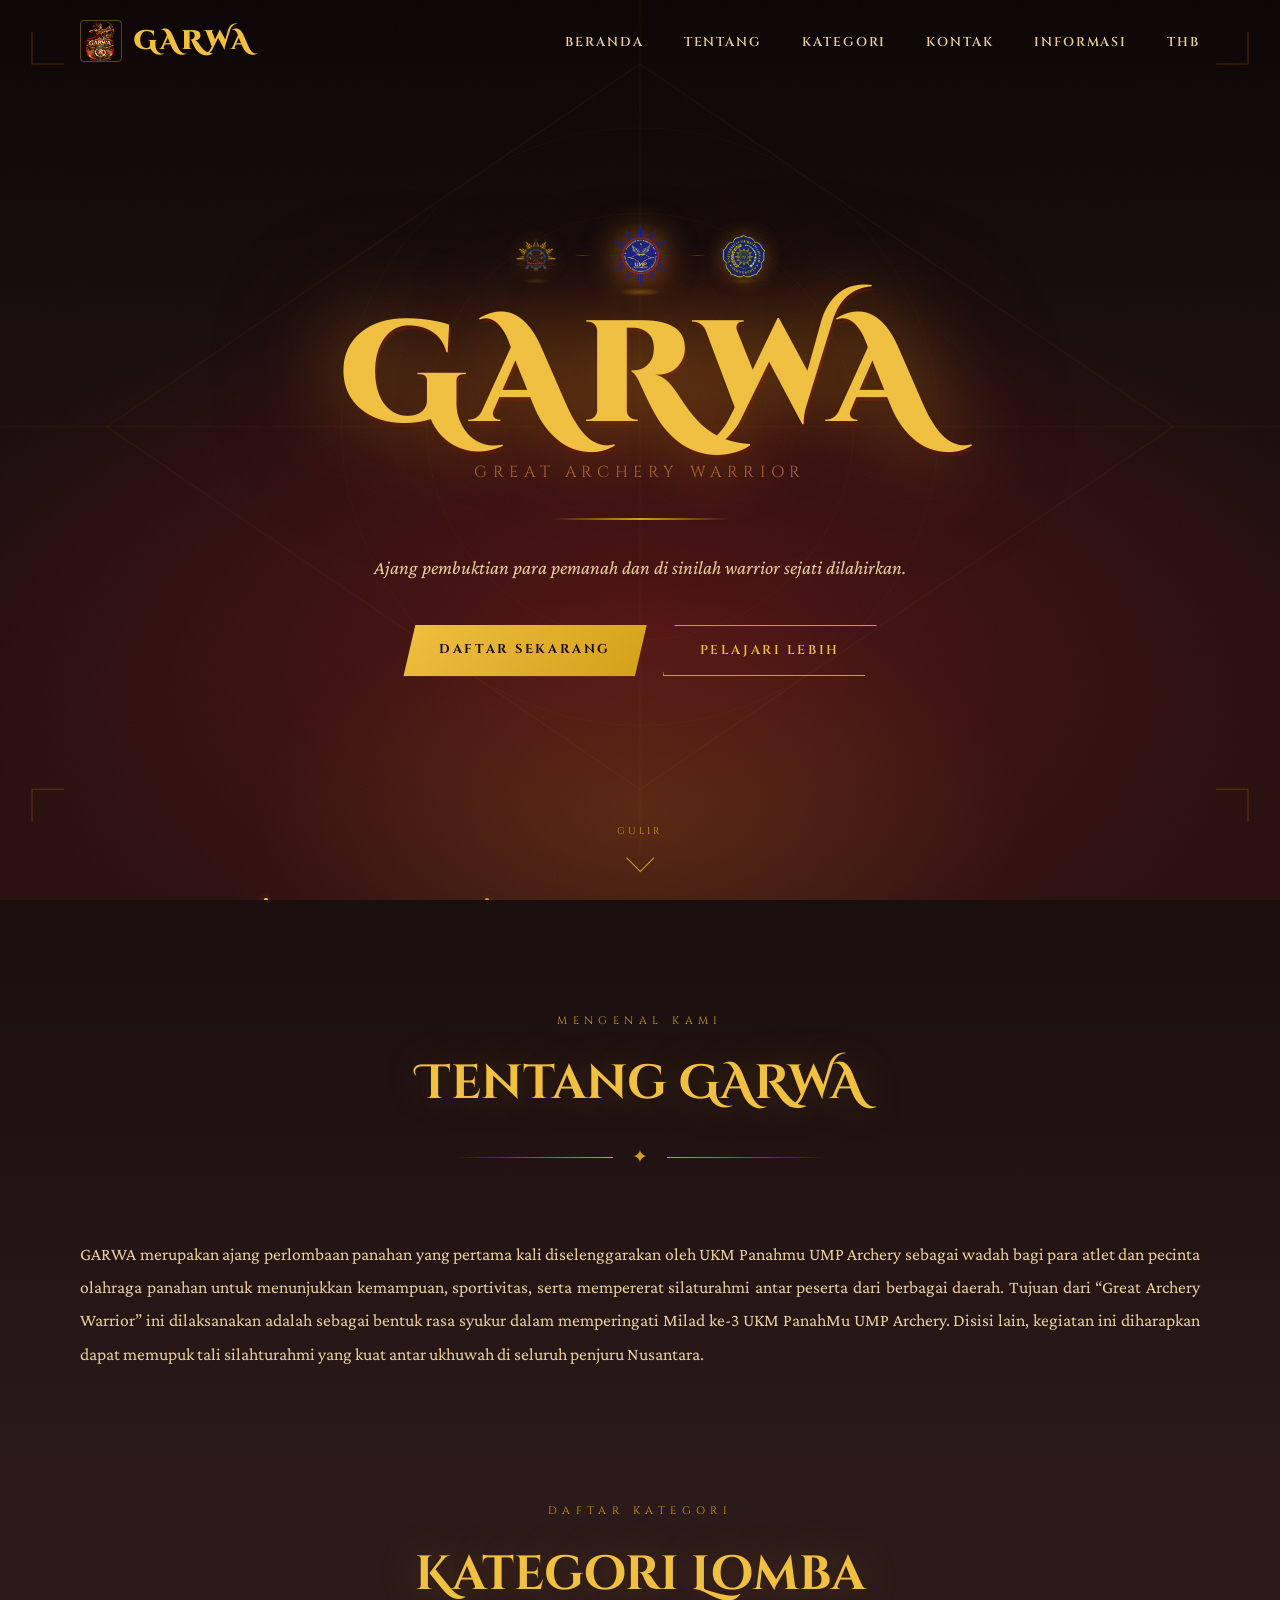
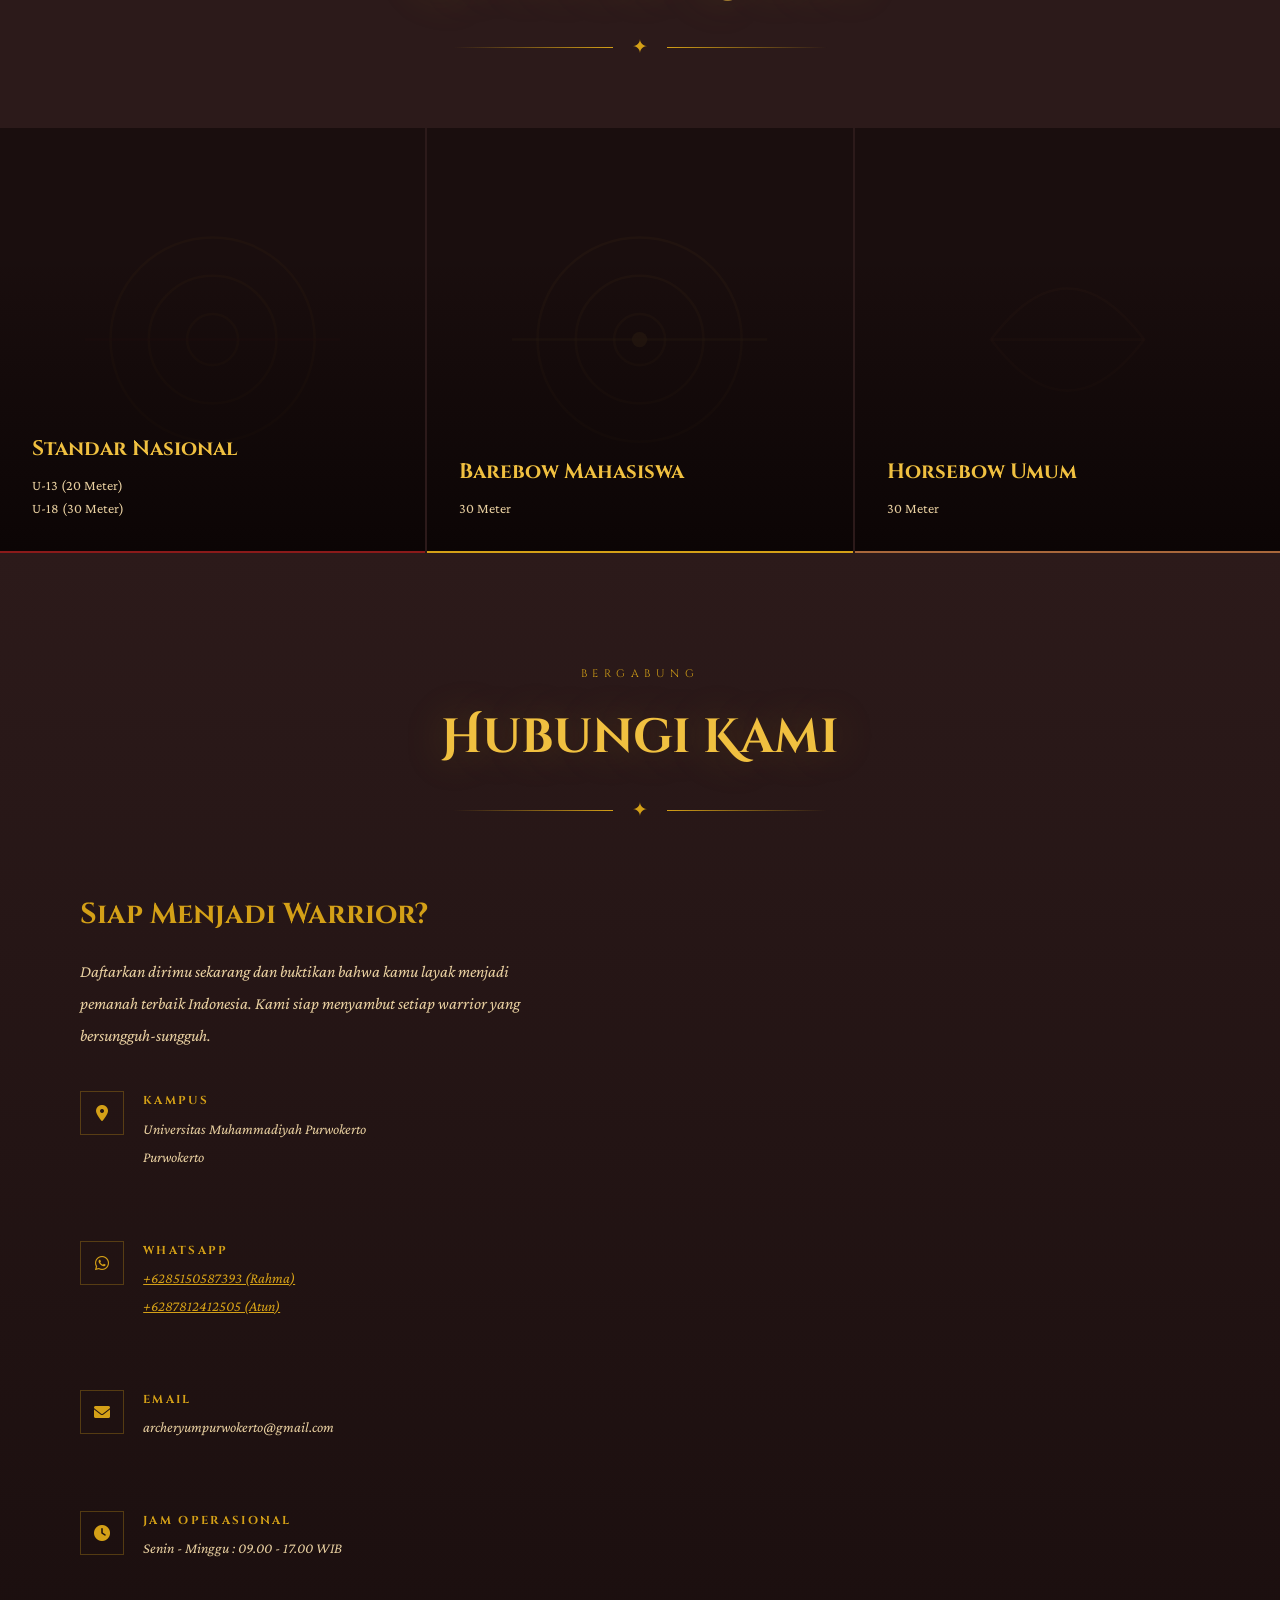
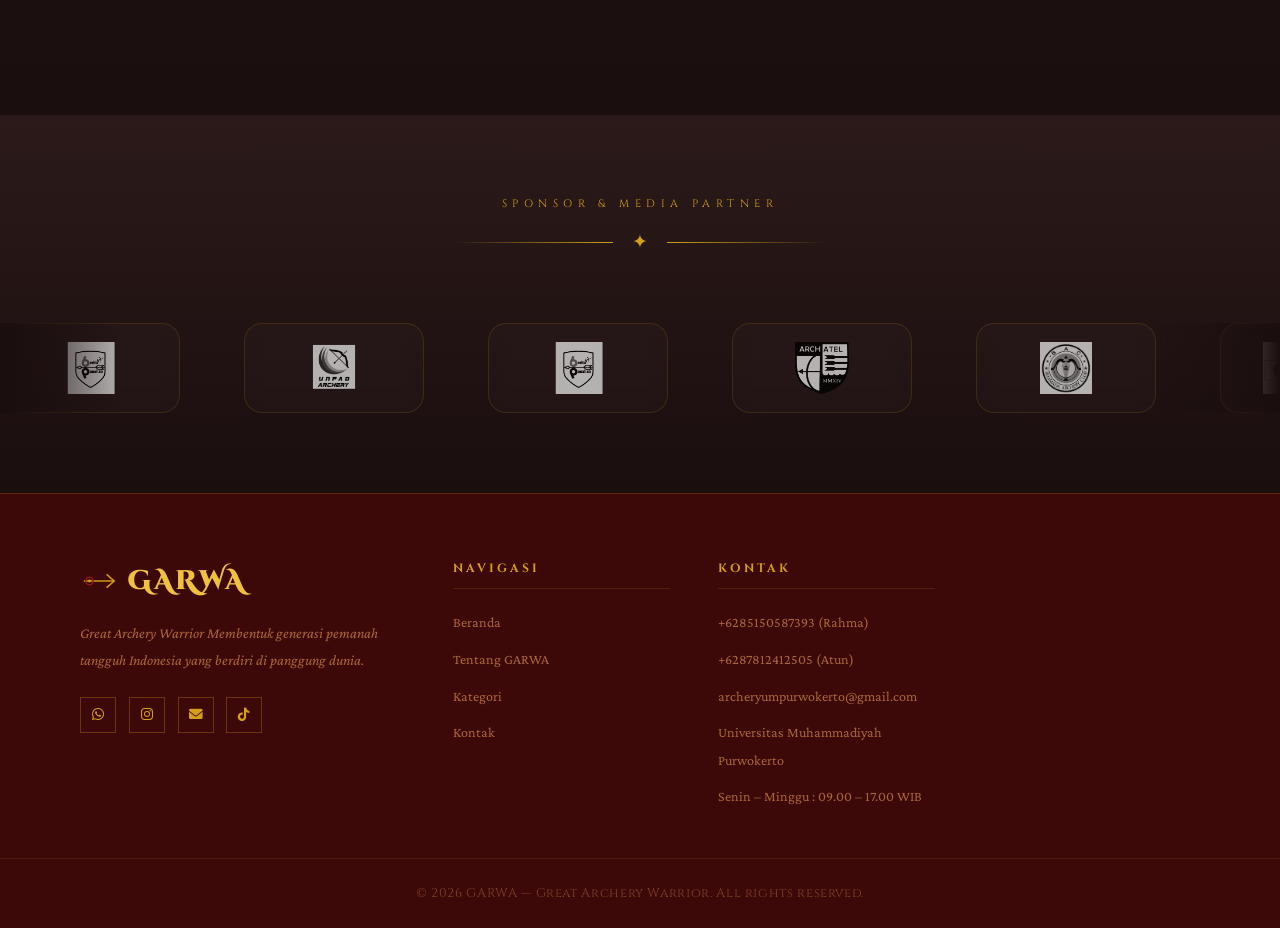
==== commit d56faac9: "update update bagian informasi dan halaman tbh, juga menambahkan logo sponsor" ====
--- a/index.html
+++ b/index.html
@@ -261,7 +261,7 @@
 
     <!-- ── CATEGORIES ── -->
     <section id="categories" class="categories-section">
-        <span class="section-tag reveal">Disiplin</span>
+        <span class="section-tag reveal">Daftar Kategori</span>
         <h2 class="section-title reveal">Kategori Lomba</h2>
         <div class="title-rule reveal"><span class="rule-ornament">✦</span></div>
       </div>
@@ -365,24 +365,24 @@
       </div>
 
       <div class="sponsor-item">
-        <img src="images/sponsor.jpg" alt="Sponsor">
-      </div>
-
-      <div class="sponsor-item">
-        <img src="images/sponsor.jpg" alt="Sponsor">
+        <img src="images/archatel.png" alt="Sponsor">
+      </div>
+
+      <div class="sponsor-item">
+        <img src="images/bac.jpg" alt="Sponsor">
       </div>
 
       <!-- DUPLIKAT UNTUK LOOP -->
       <div class="sponsor-item">
-        <img src="images/sponsor.jpg" alt="Sponsor">
-      </div>
-
-      <div class="sponsor-item">
-        <img src="images/sponsor.jpg" alt="Sponsor">
-      </div>
-
-      <div class="sponsor-item">
-        <img src="images/sponsor.jpg" alt="Sponsor">
+        <img src="images/legium.jpg" alt="Sponsor">
+      </div>
+
+      <div class="sponsor-item">
+        <img src="images/mac.jpg" alt="Sponsor">
+      </div>
+
+      <div class="sponsor-item">
+        <img src="images/UGM.png" alt="Sponsor">
       </div>
 
       <div class="sponsor-item">
--- a/garwa.css
+++ b/garwa.css
@@ -397,7 +397,7 @@
 }
 .section-title {
   font-family: "Cinzel Decorative", serif;
-  font-size: clamp(2rem, 5vw, 3.2rem);
+  font-size: clamp(1.6rem, 4vw, 3rem);
   font-weight: 700;
   text-align: center;
   color: var(--gold-light);
@@ -834,7 +834,6 @@
   }
 
 }
-
 /* ── THB PAGE ── */
 .thb-page {
   min-height: 100vh;
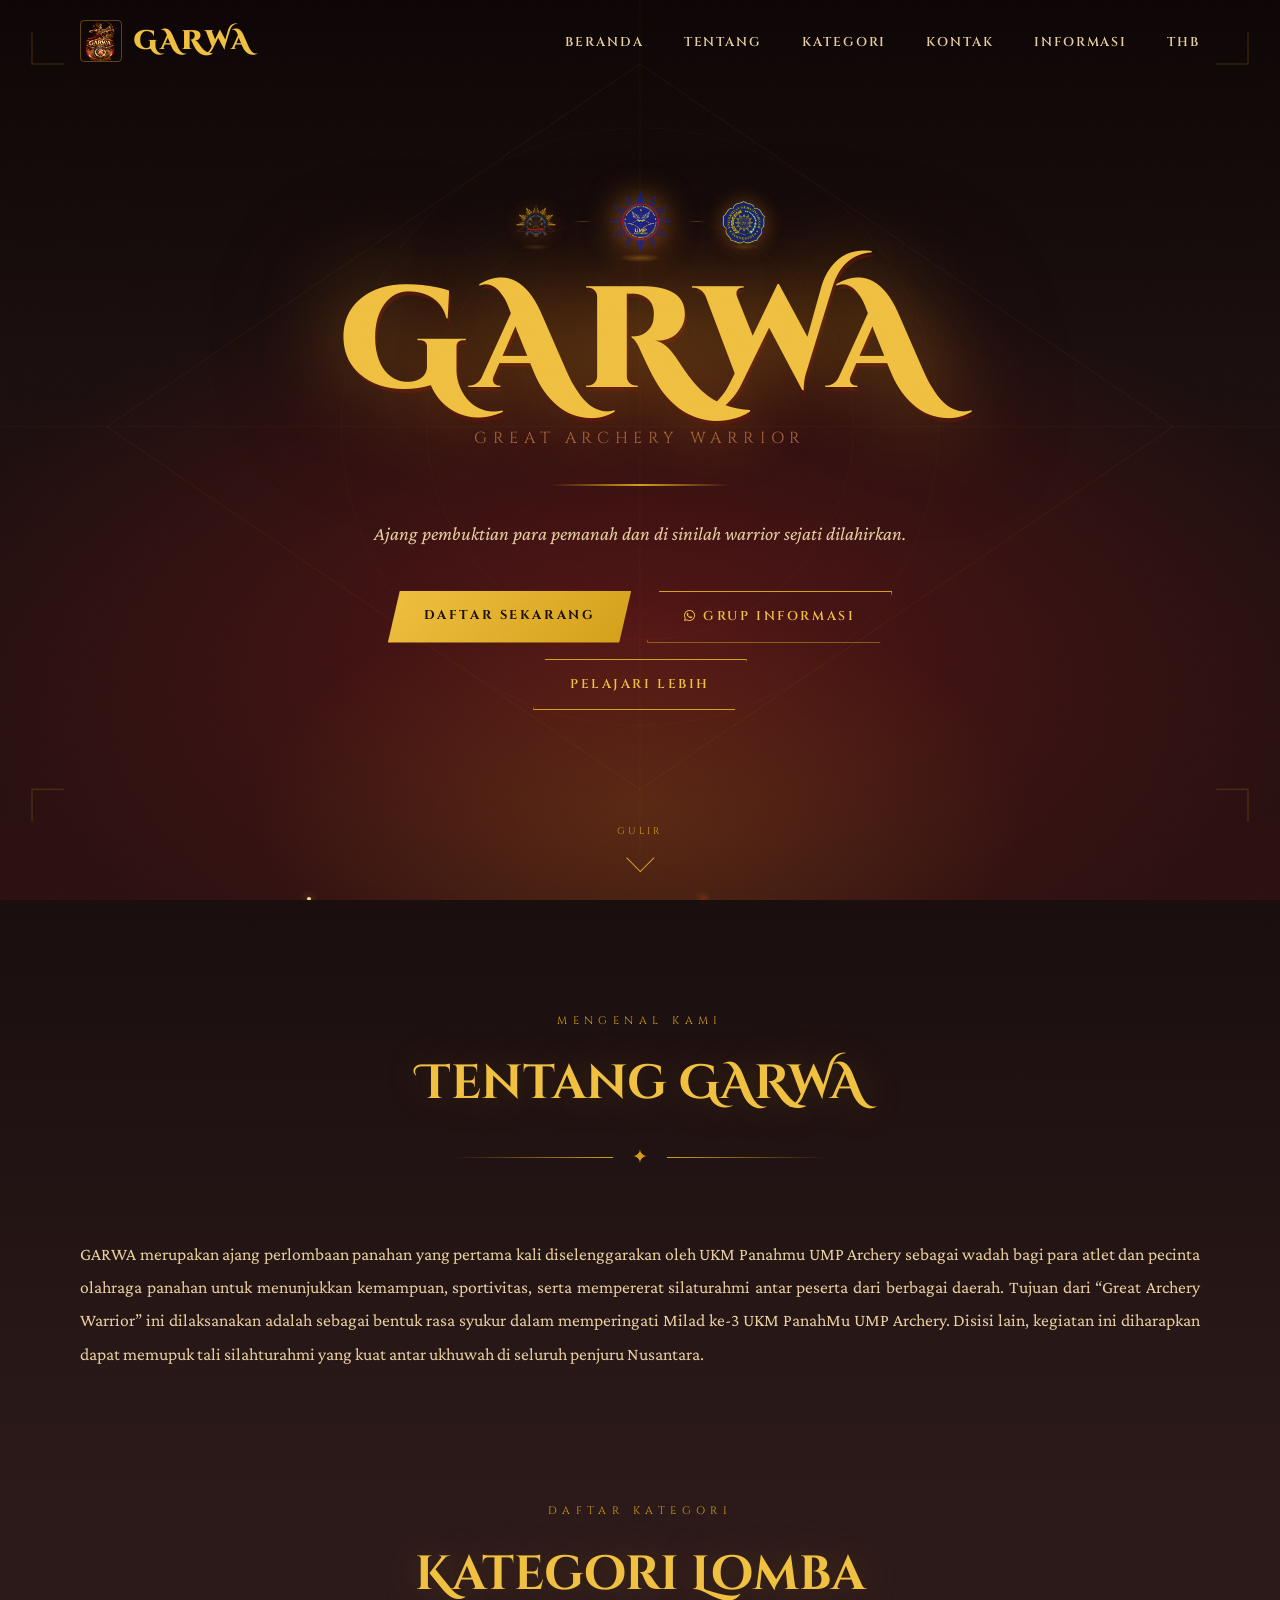
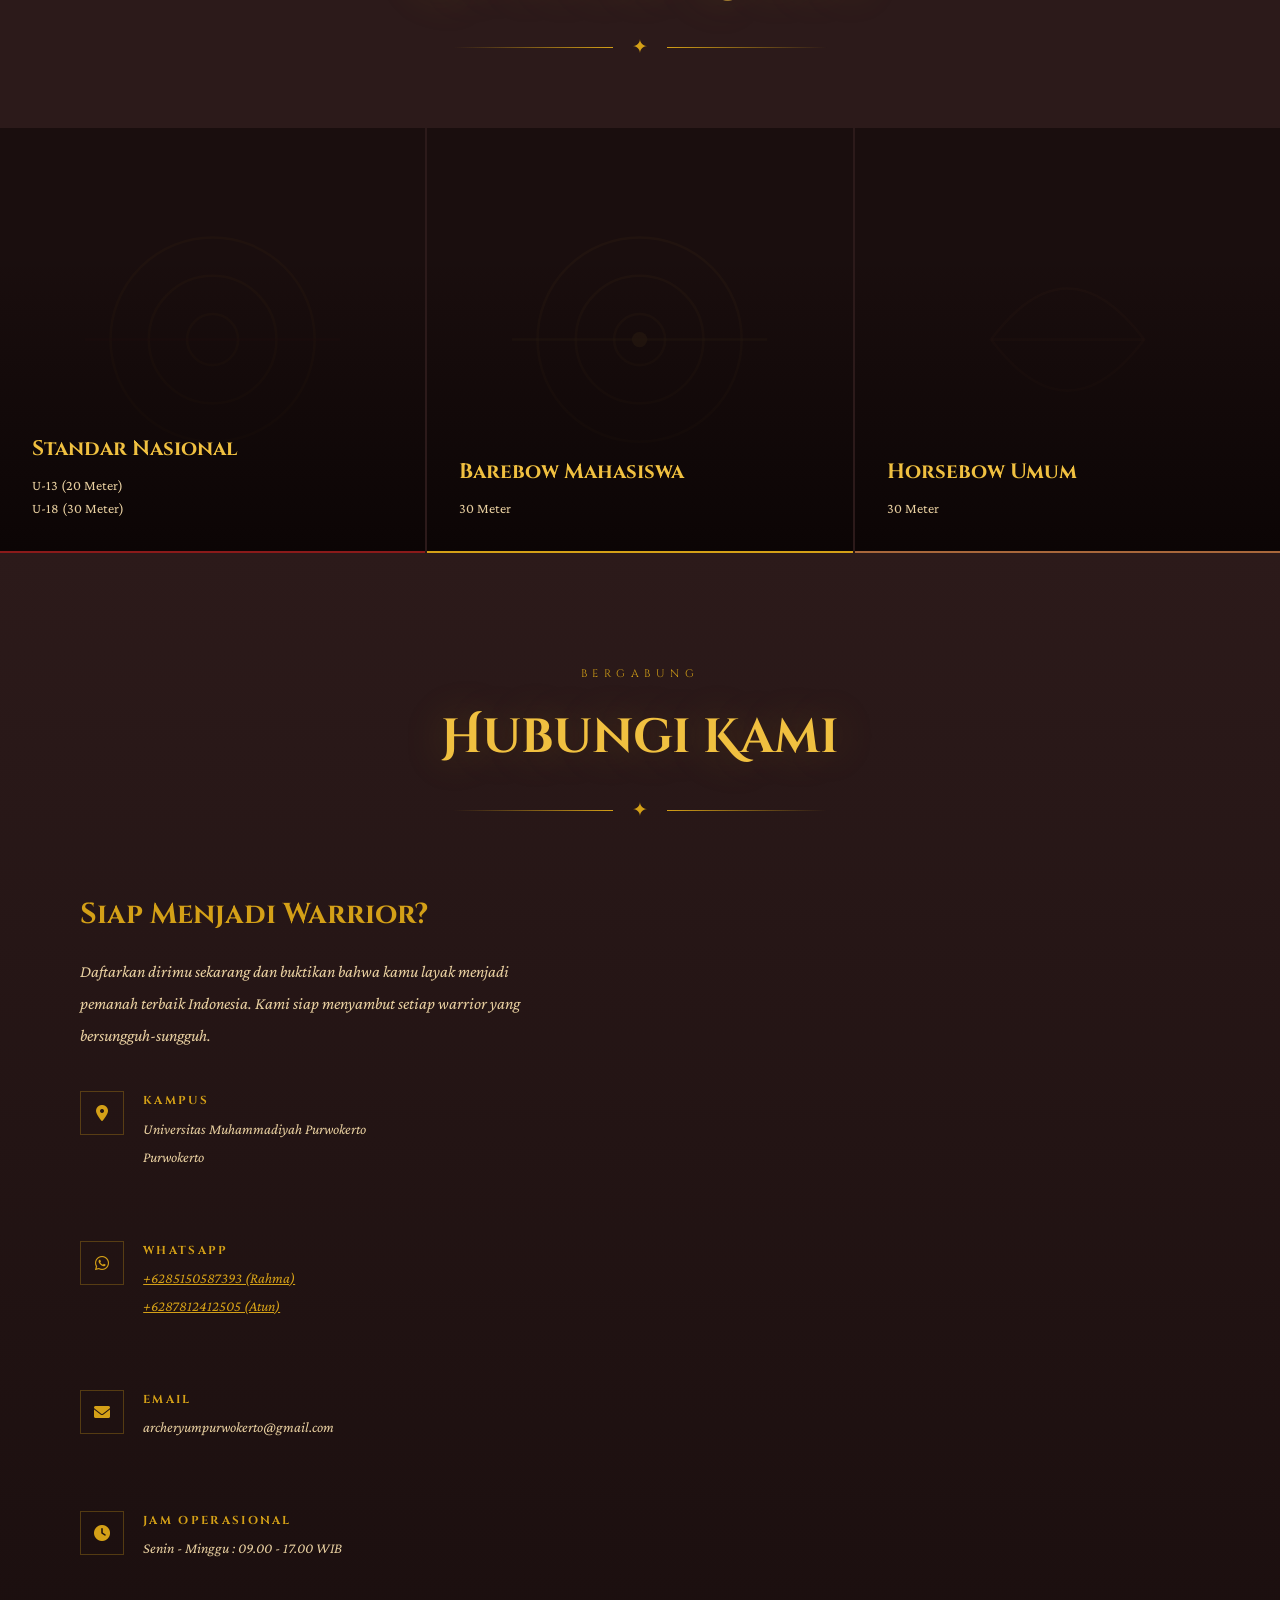
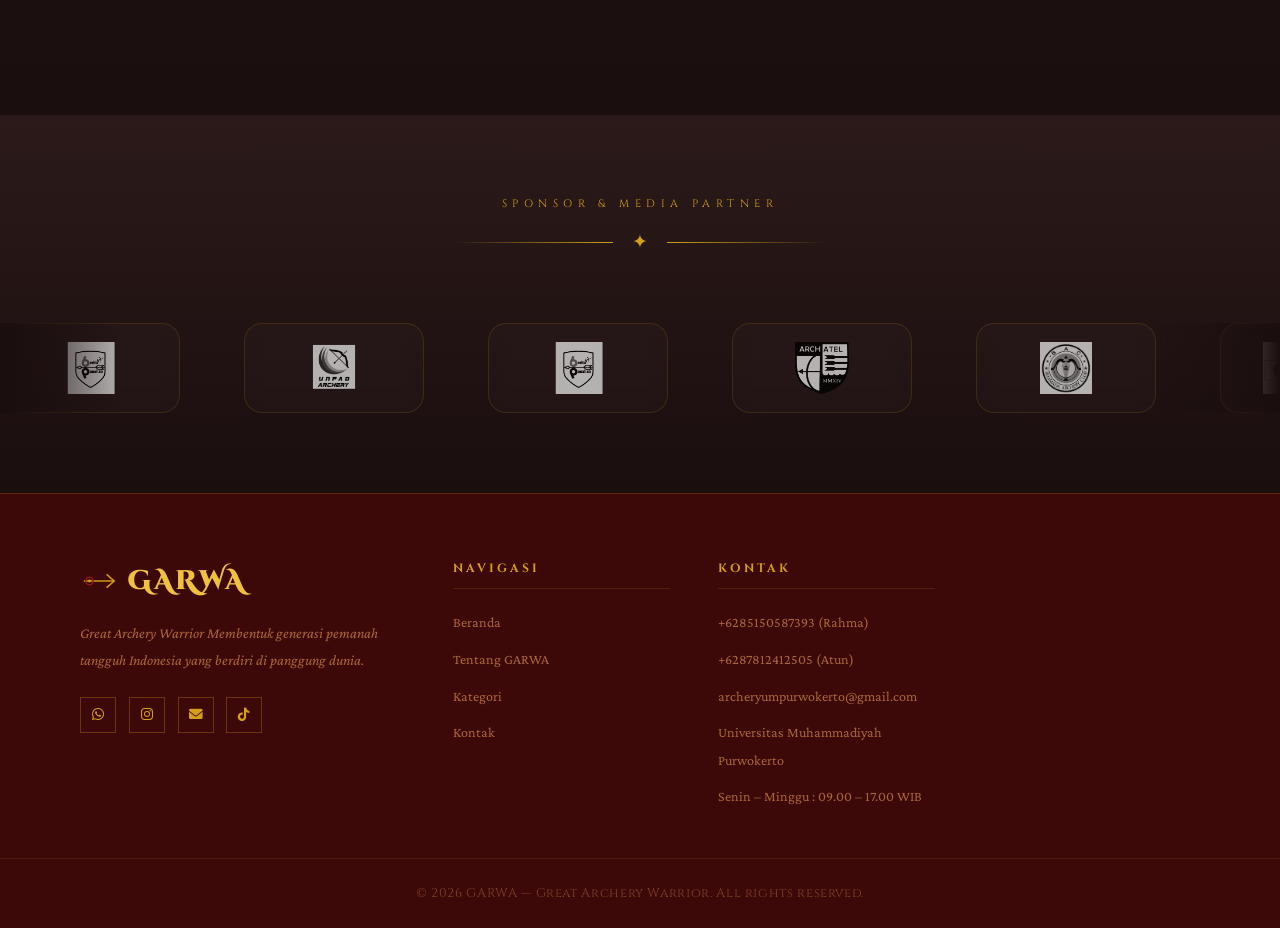
==== commit 020e4be5: "update today menambahkan link grup informasi garwa merevisi beberapa yang ada perubahan" ====
--- a/index.html
+++ b/index.html
@@ -224,6 +224,9 @@
         <div class="hero-cta">
           <a href="https://bit.ly/PendaftaranPesertaGARWA2026" 
              class="btn-primary" target="_blank" rel="noopener noreferrer">DAFTAR SEKARANG</a>
+             <a href="https://chat.whatsapp.com/DSuGLynG7dm1mLr4nXxuW8" class="btn-secondary" target="_blank">
+   <i class="fab fa-whatsapp"></i> Grup Informasi
+</a>
           <a href="#about" class="btn-secondary">Pelajari Lebih</a>
         </div>
       </div>
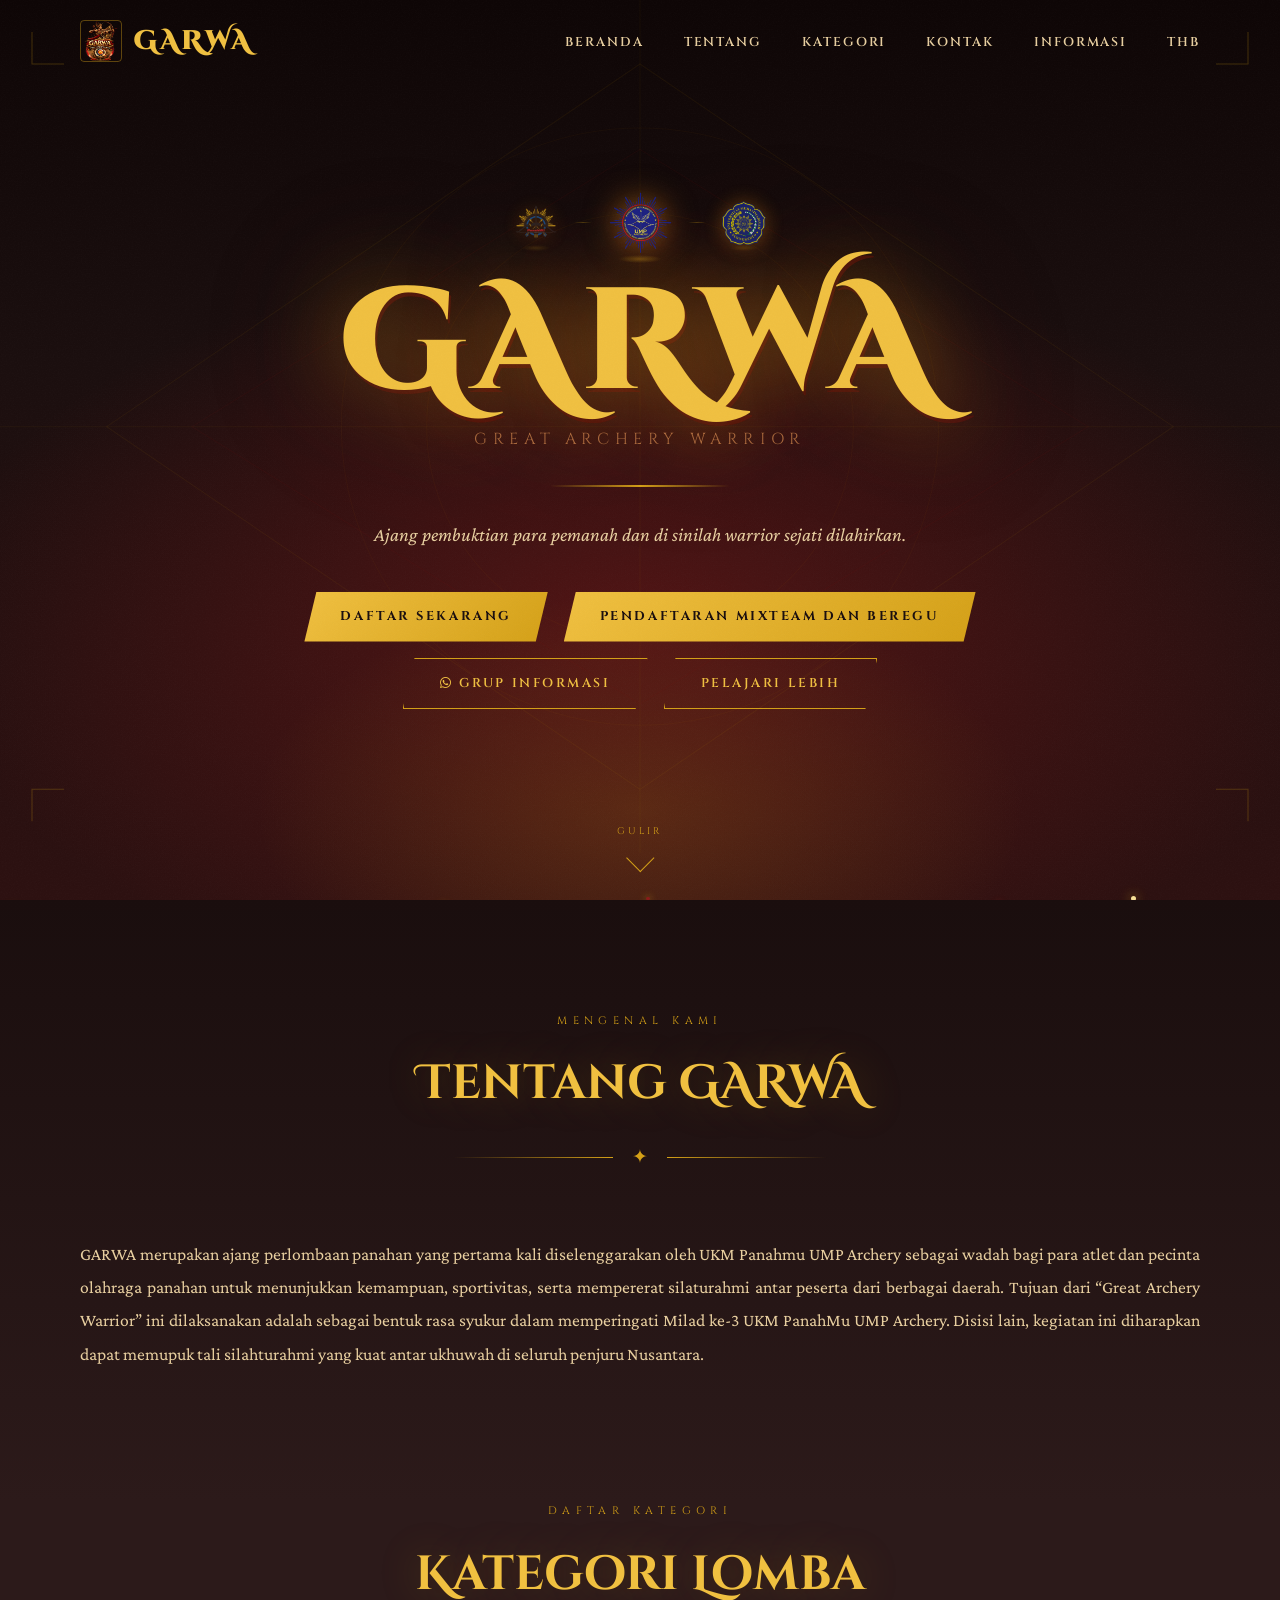
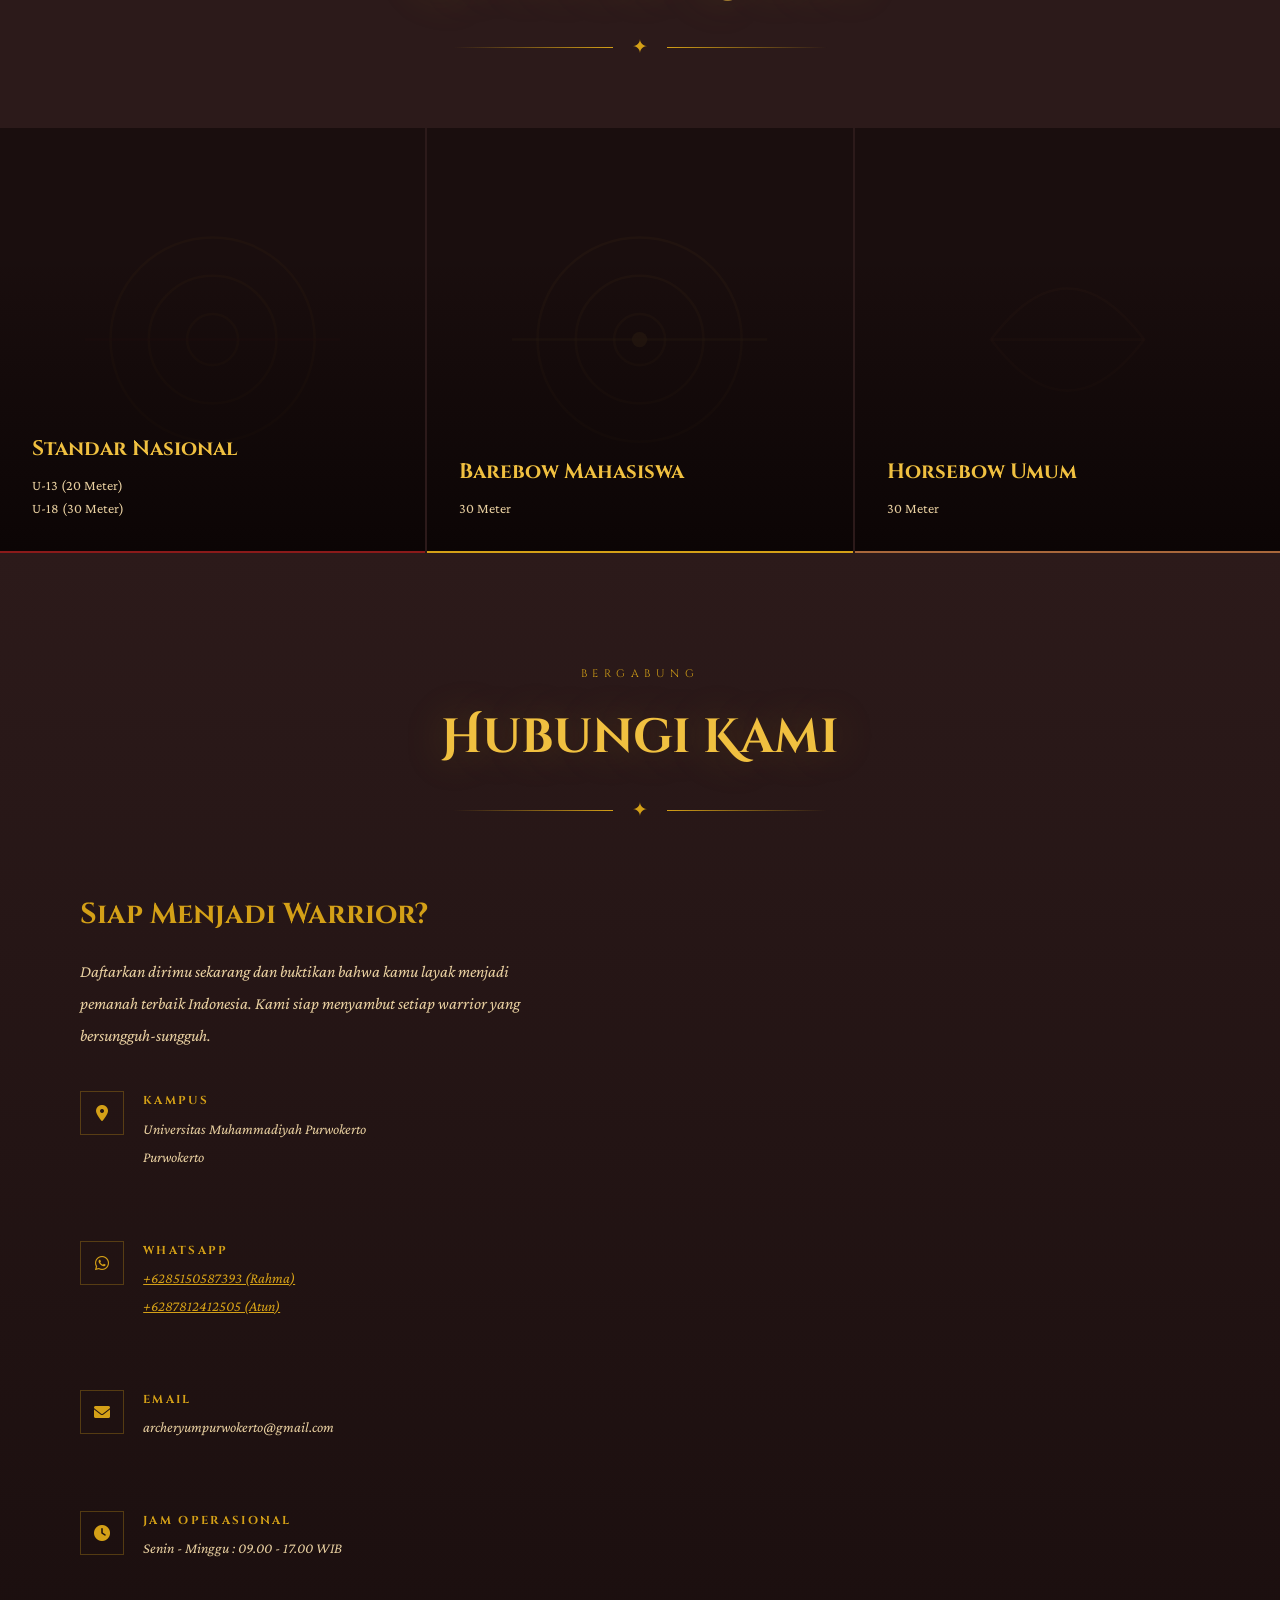
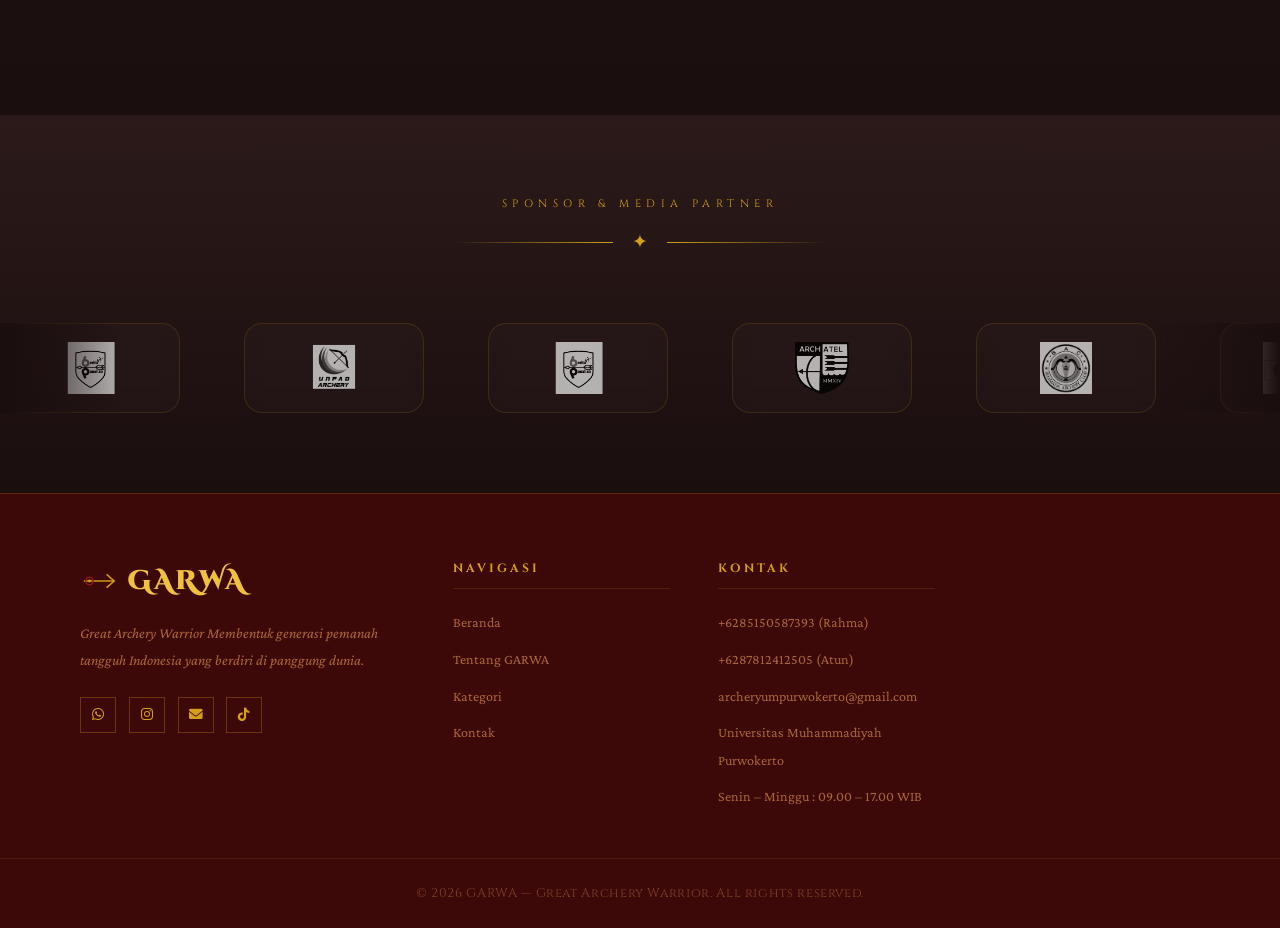
==== commit 2d251068: "update pendaftaran" ====
--- a/index.html
+++ b/index.html
@@ -224,7 +224,11 @@
         <div class="hero-cta">
           <a href="https://bit.ly/PendaftaranPesertaGARWA2026" 
              class="btn-primary" target="_blank" rel="noopener noreferrer">DAFTAR SEKARANG</a>
-             <a href="https://chat.whatsapp.com/DSuGLynG7dm1mLr4nXxuW8" class="btn-secondary" target="_blank">
+
+          <a href="https://forms.gle/CzMABuizesPwWbWa6" 
+             class="btn-primary" target="_blank" rel="noopener noreferrer">Pendaftaran MIxteam dan Beregu</a>
+
+          <a href="https://chat.whatsapp.com/DSuGLynG7dm1mLr4nXxuW8" class="btn-secondary" target="_blank">
    <i class="fab fa-whatsapp"></i> Grup Informasi
 </a>
           <a href="#about" class="btn-secondary">Pelajari Lebih</a>
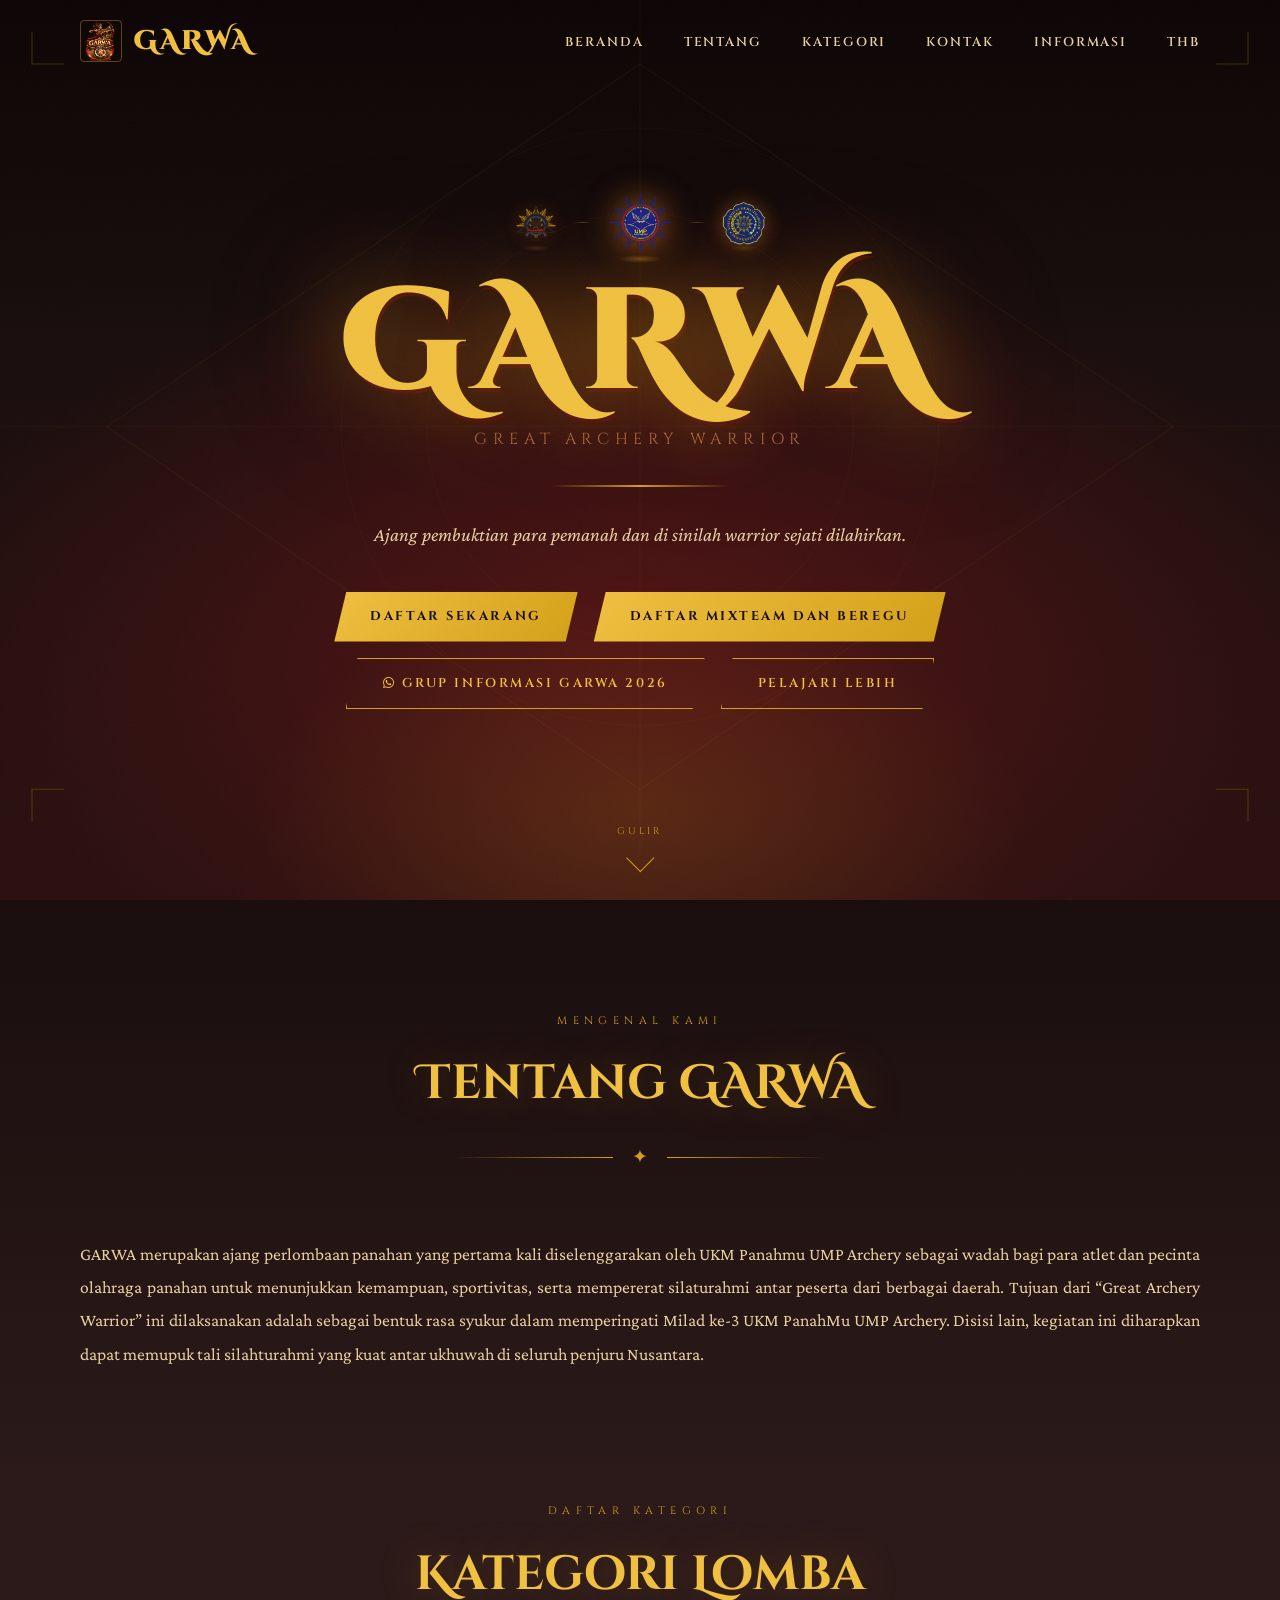
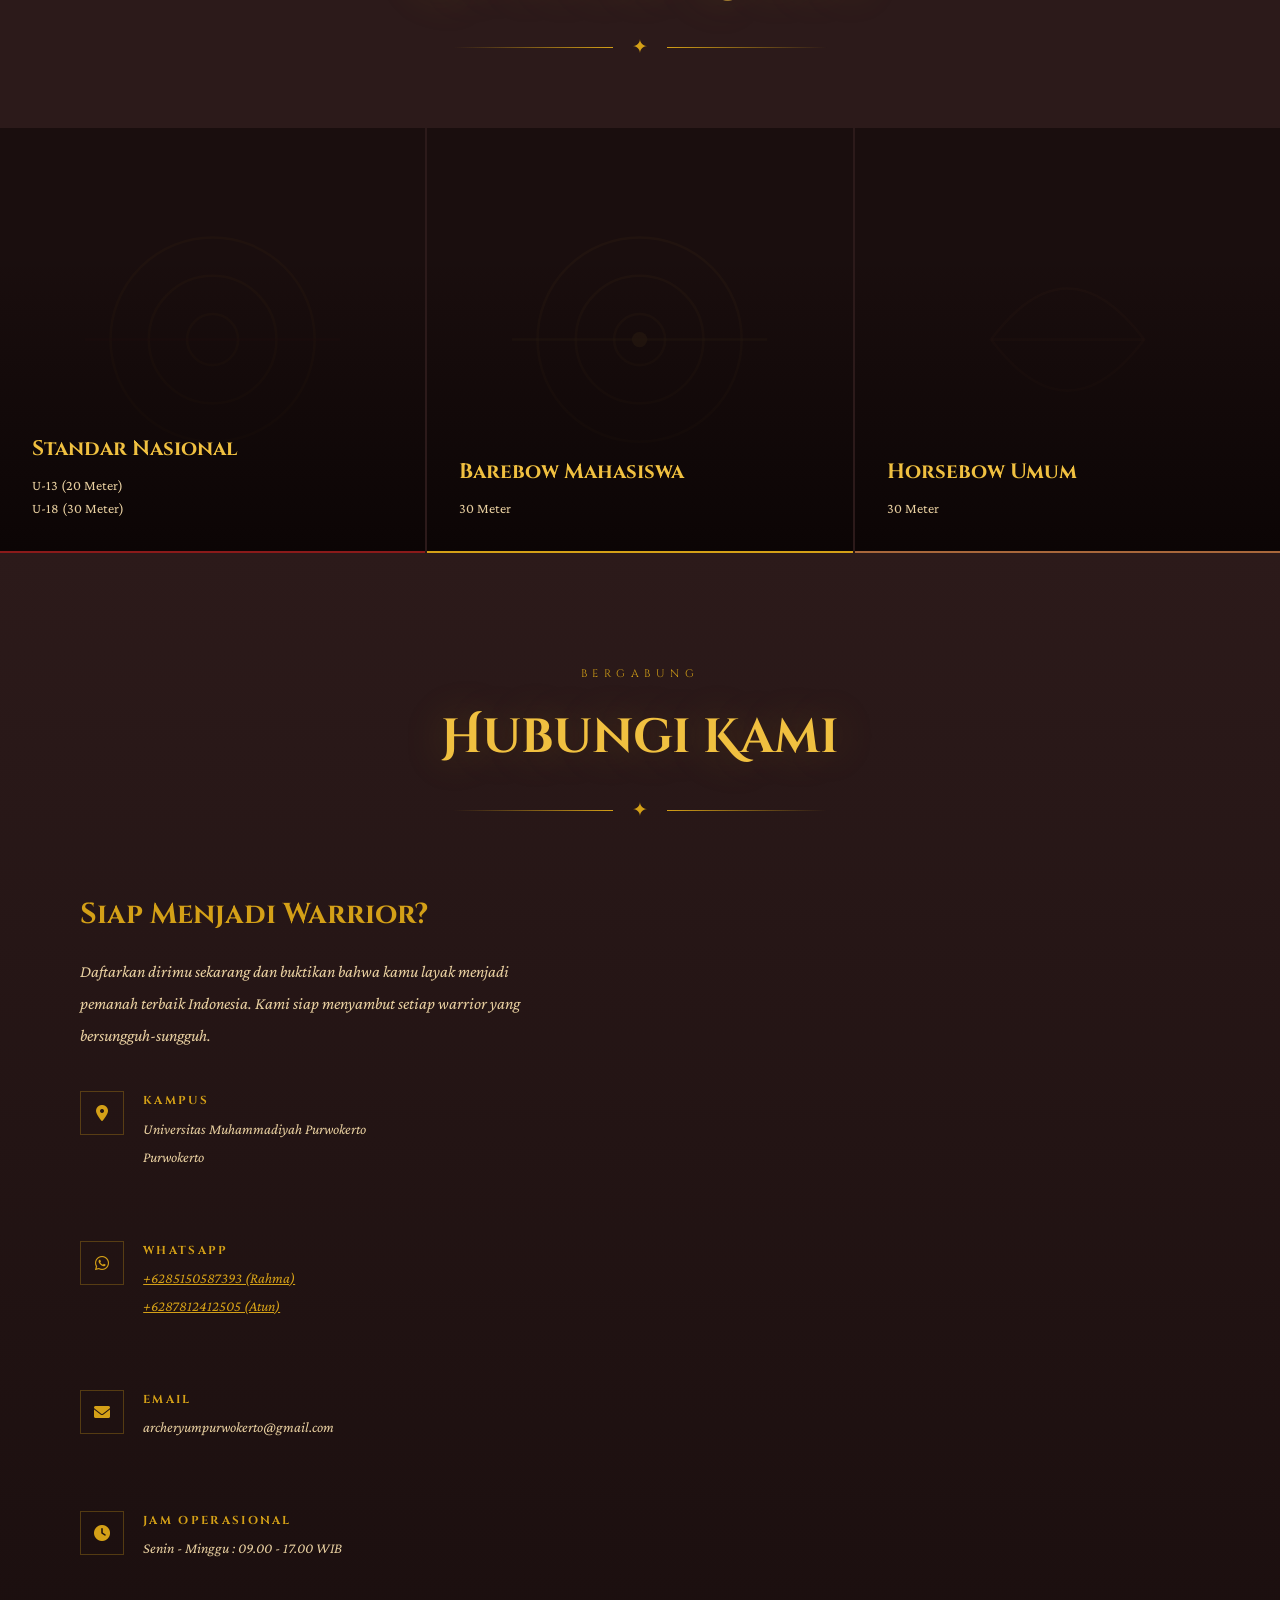
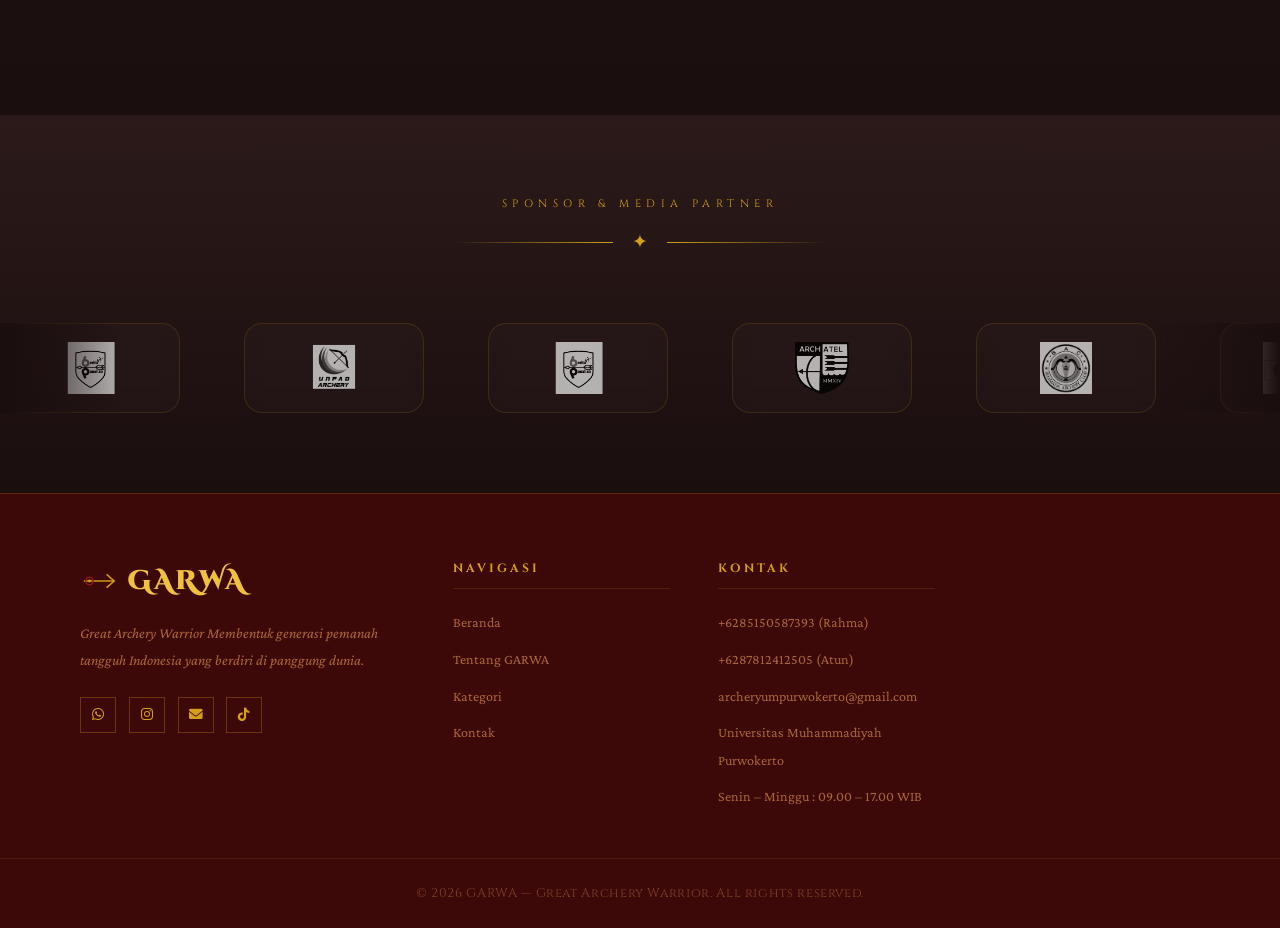
==== commit c805b24f: "update again" ====
--- a/index.html
+++ b/index.html
@@ -226,11 +226,10 @@
              class="btn-primary" target="_blank" rel="noopener noreferrer">DAFTAR SEKARANG</a>
 
           <a href="https://forms.gle/CzMABuizesPwWbWa6" 
-             class="btn-primary" target="_blank" rel="noopener noreferrer">Pendaftaran MIxteam dan Beregu</a>
-
-          <a href="https://chat.whatsapp.com/DSuGLynG7dm1mLr4nXxuW8" class="btn-secondary" target="_blank">
-   <i class="fab fa-whatsapp"></i> Grup Informasi
-</a>
+             class="btn-primary" target="_blank" rel="noopener noreferrer">Daftar MIxteam dan Beregu</a>
+
+          <a href="https://chat.whatsapp.com/DSuGLynG7dm1mLr4nXxuW8" class="btn-secondary" target="_blank"> <i class="fab fa-whatsapp"></i> Grup Informasi garwa 2026 </a>
+
           <a href="#about" class="btn-secondary">Pelajari Lebih</a>
         </div>
       </div>
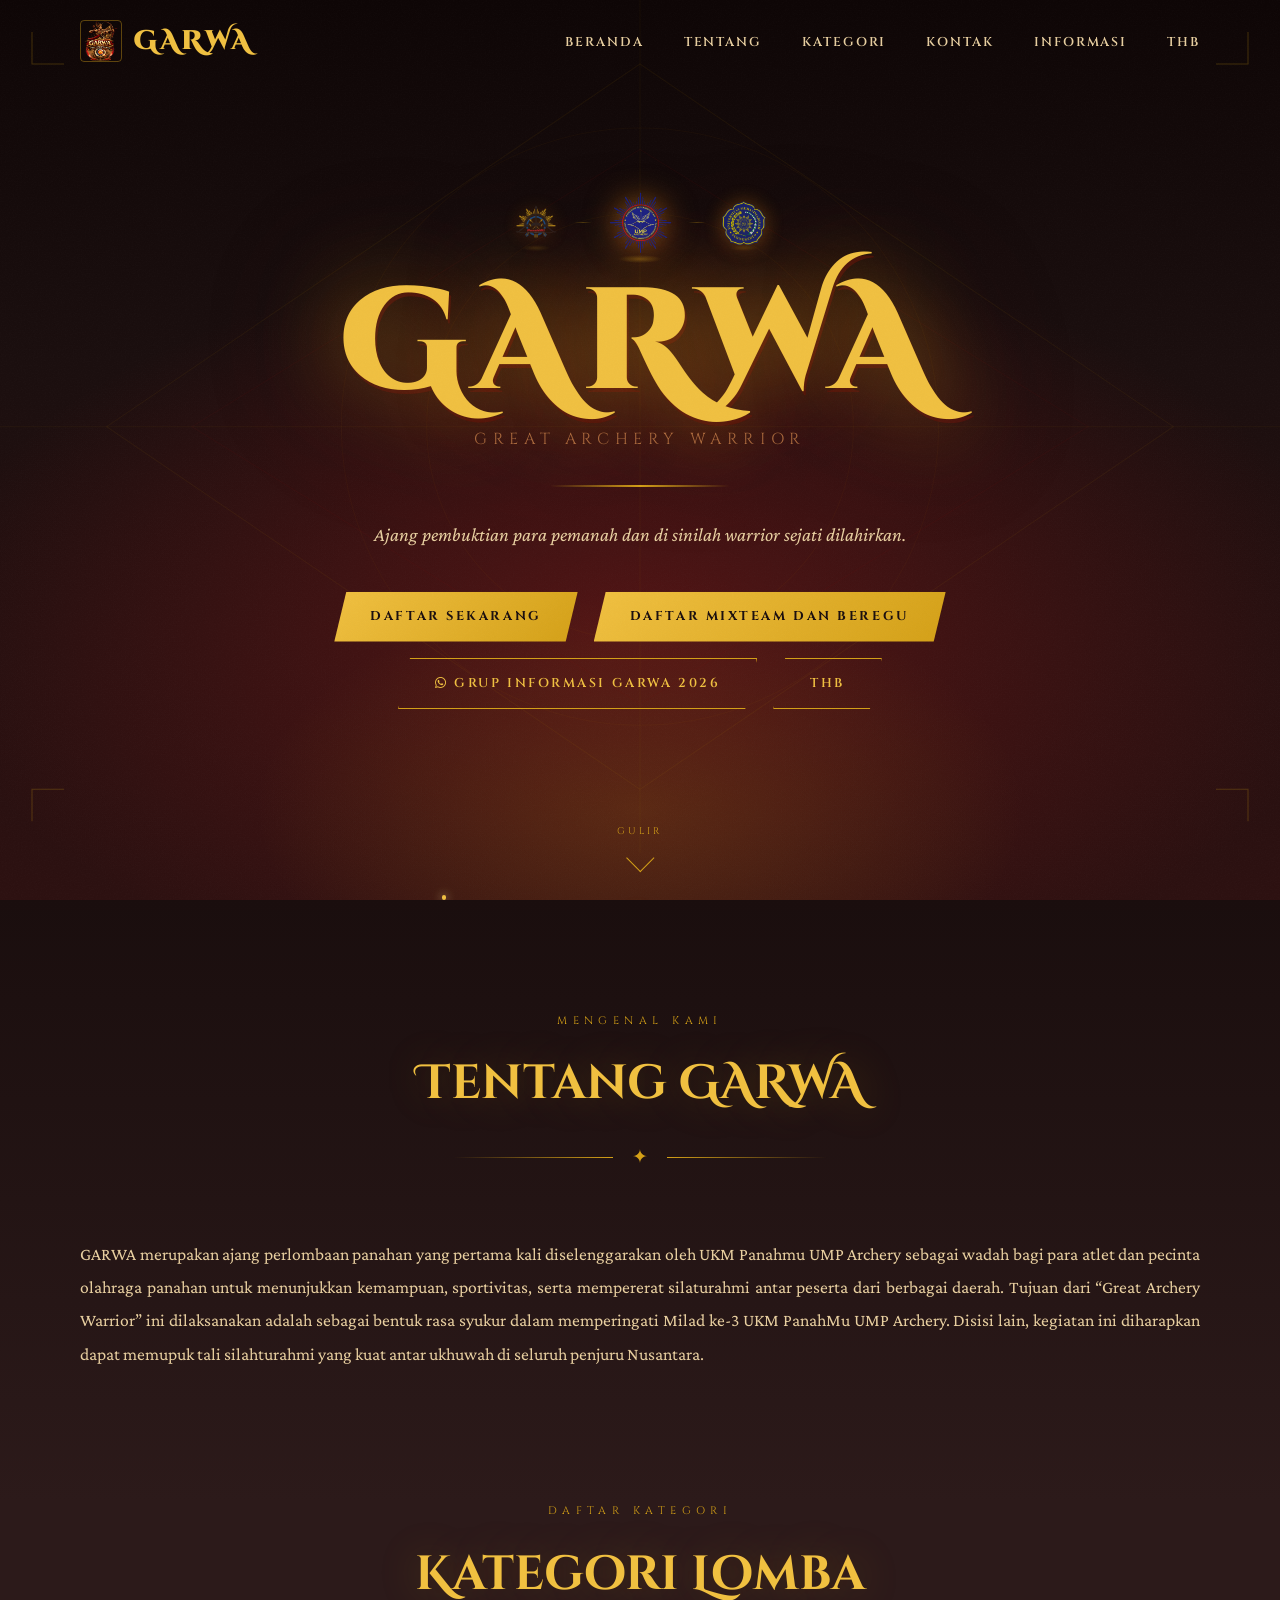
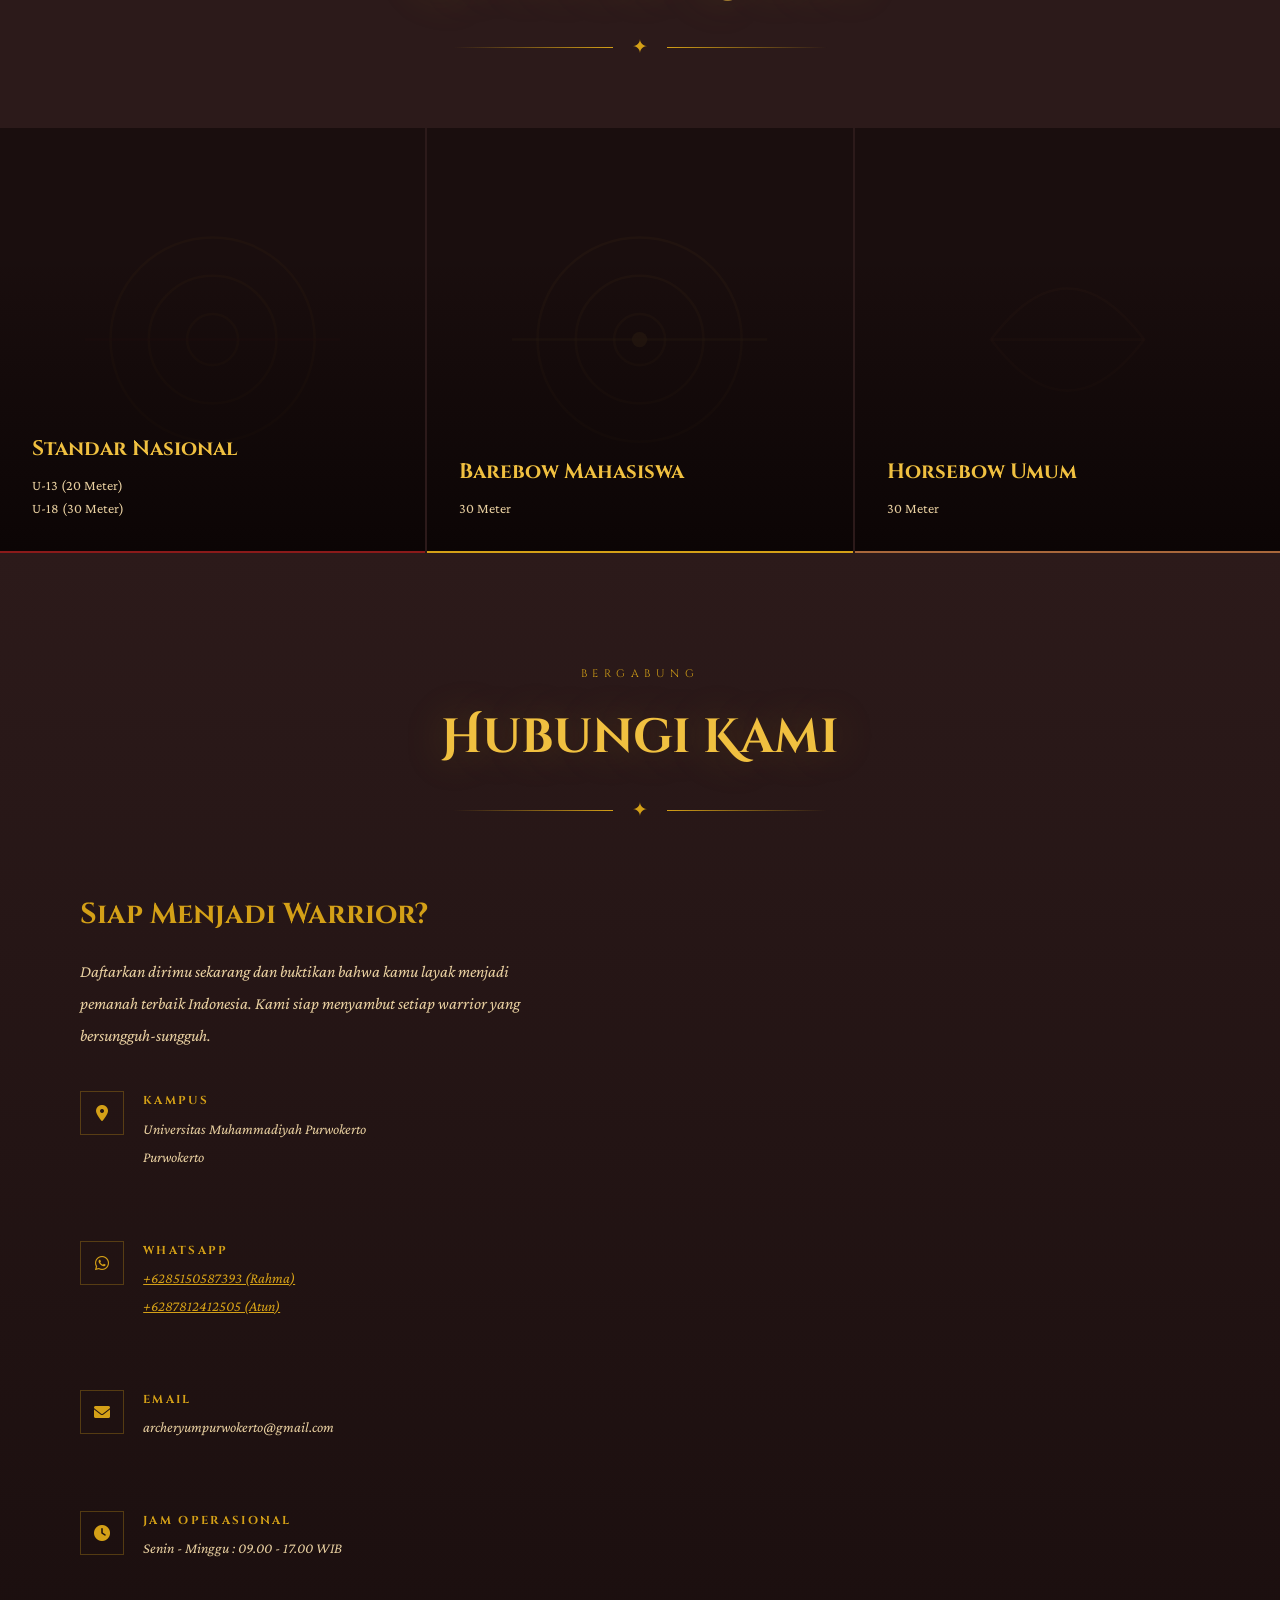
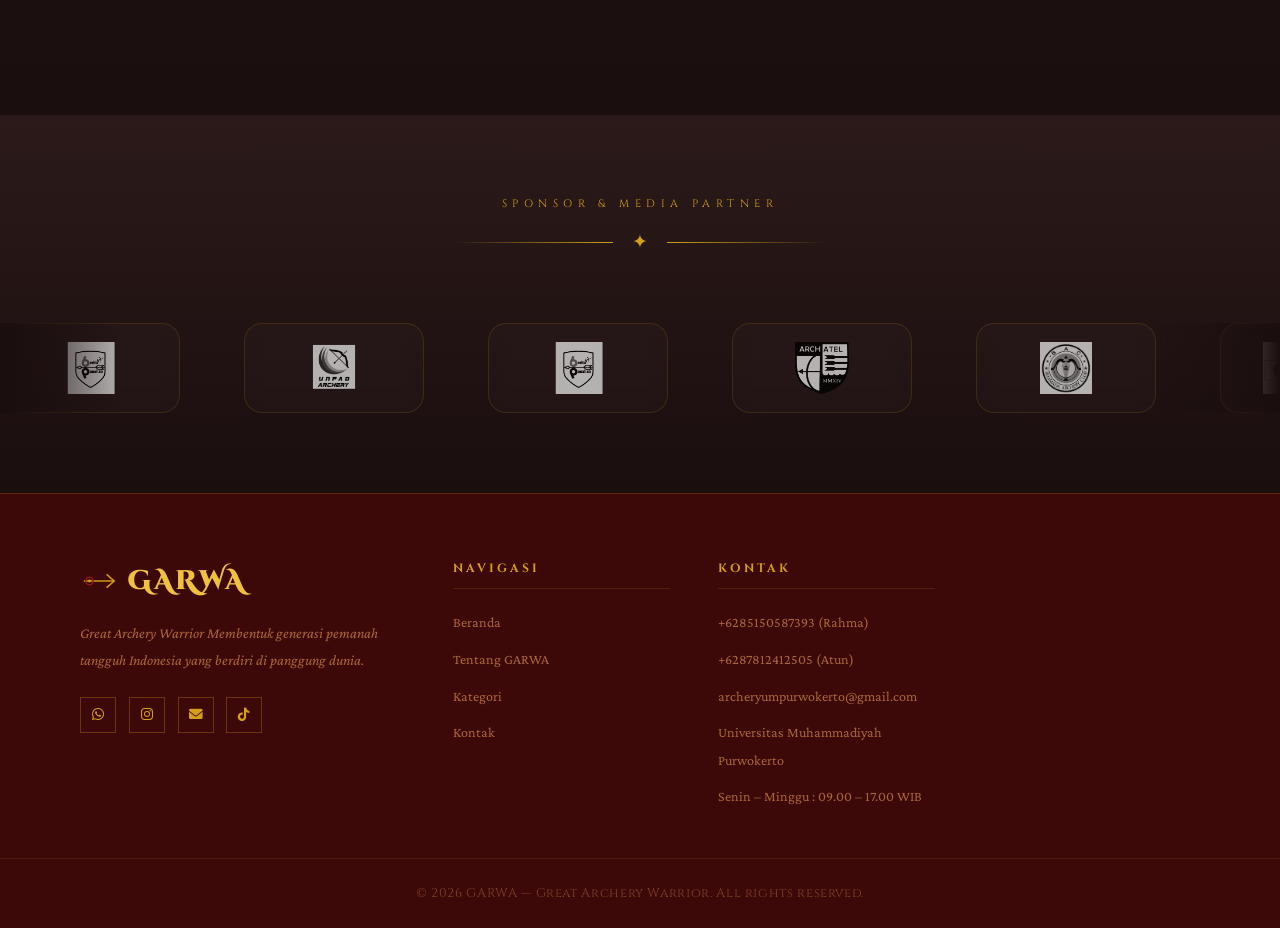
==== commit c37602d0: "update  new ubah thb fixx" ====
--- a/index.html
+++ b/index.html
@@ -228,9 +228,10 @@
           <a href="https://forms.gle/CzMABuizesPwWbWa6" 
              class="btn-primary" target="_blank" rel="noopener noreferrer">Daftar MIxteam dan Beregu</a>
 
-          <a href="https://chat.whatsapp.com/DSuGLynG7dm1mLr4nXxuW8" class="btn-secondary" target="_blank"> <i class="fab fa-whatsapp"></i> Grup Informasi garwa 2026 </a>
-
-          <a href="#about" class="btn-secondary">Pelajari Lebih</a>
+          <a href="https://chat.whatsapp.com/DSuGLynG7dm1mLr4nXxuW8" 
+             class="btn-secondary" target="_blank"> <i class="fab fa-whatsapp"></i> Grup Informasi garwa 2026</a>
+
+          <a href="thb.html" class="btn-secondary">THB</a>
         </div>
       </div>
 
